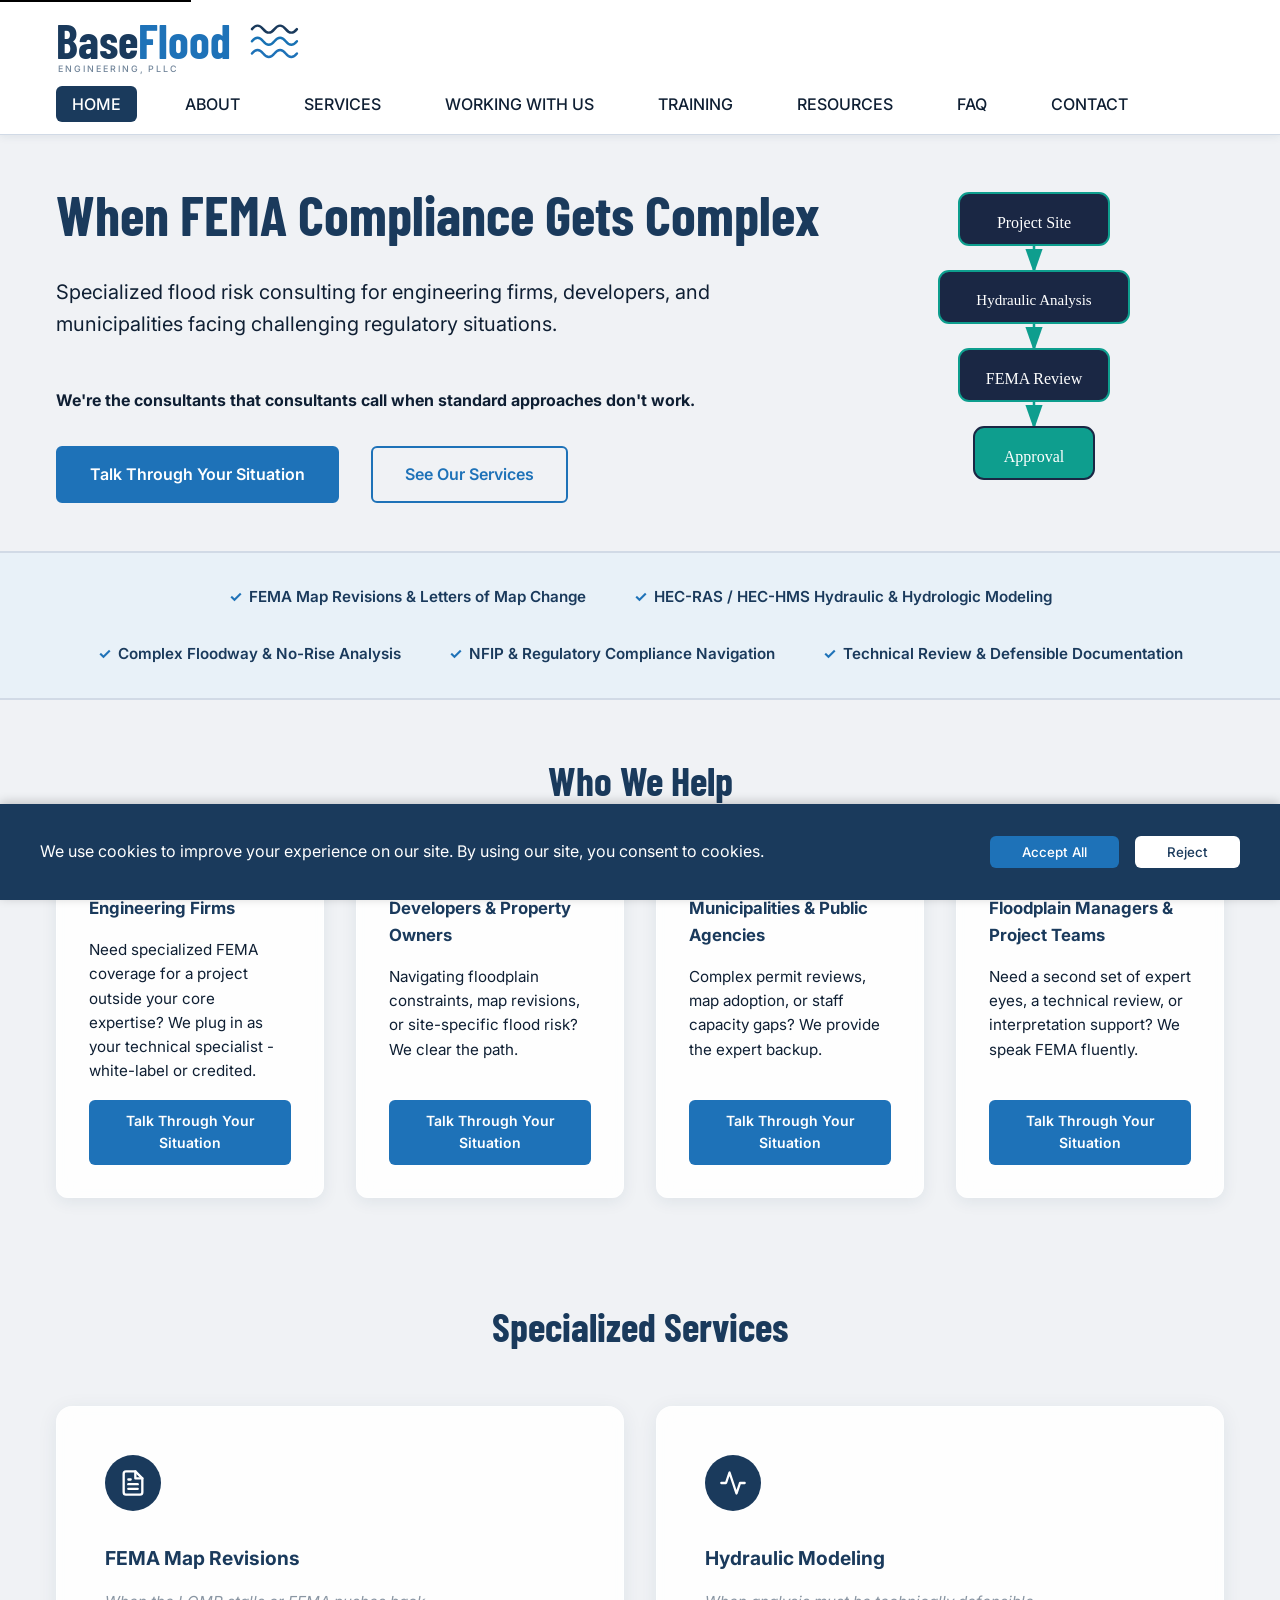
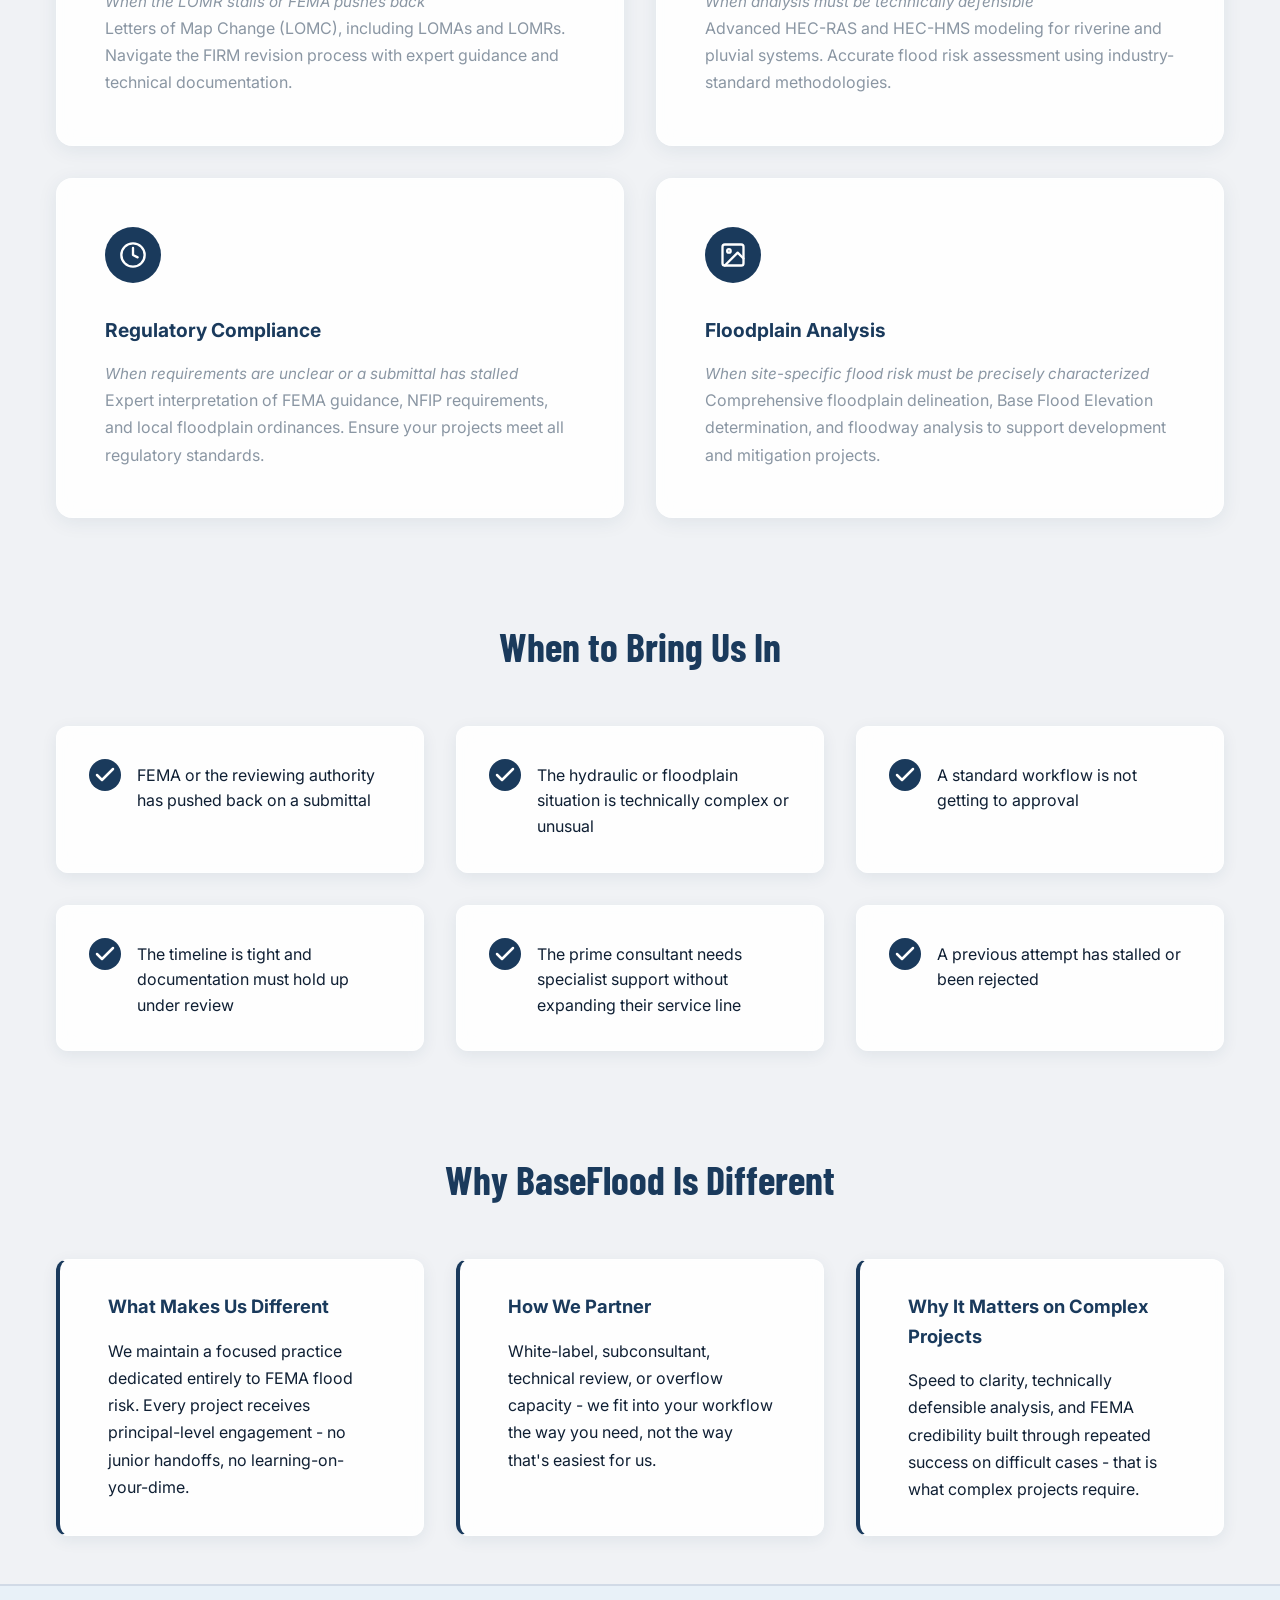
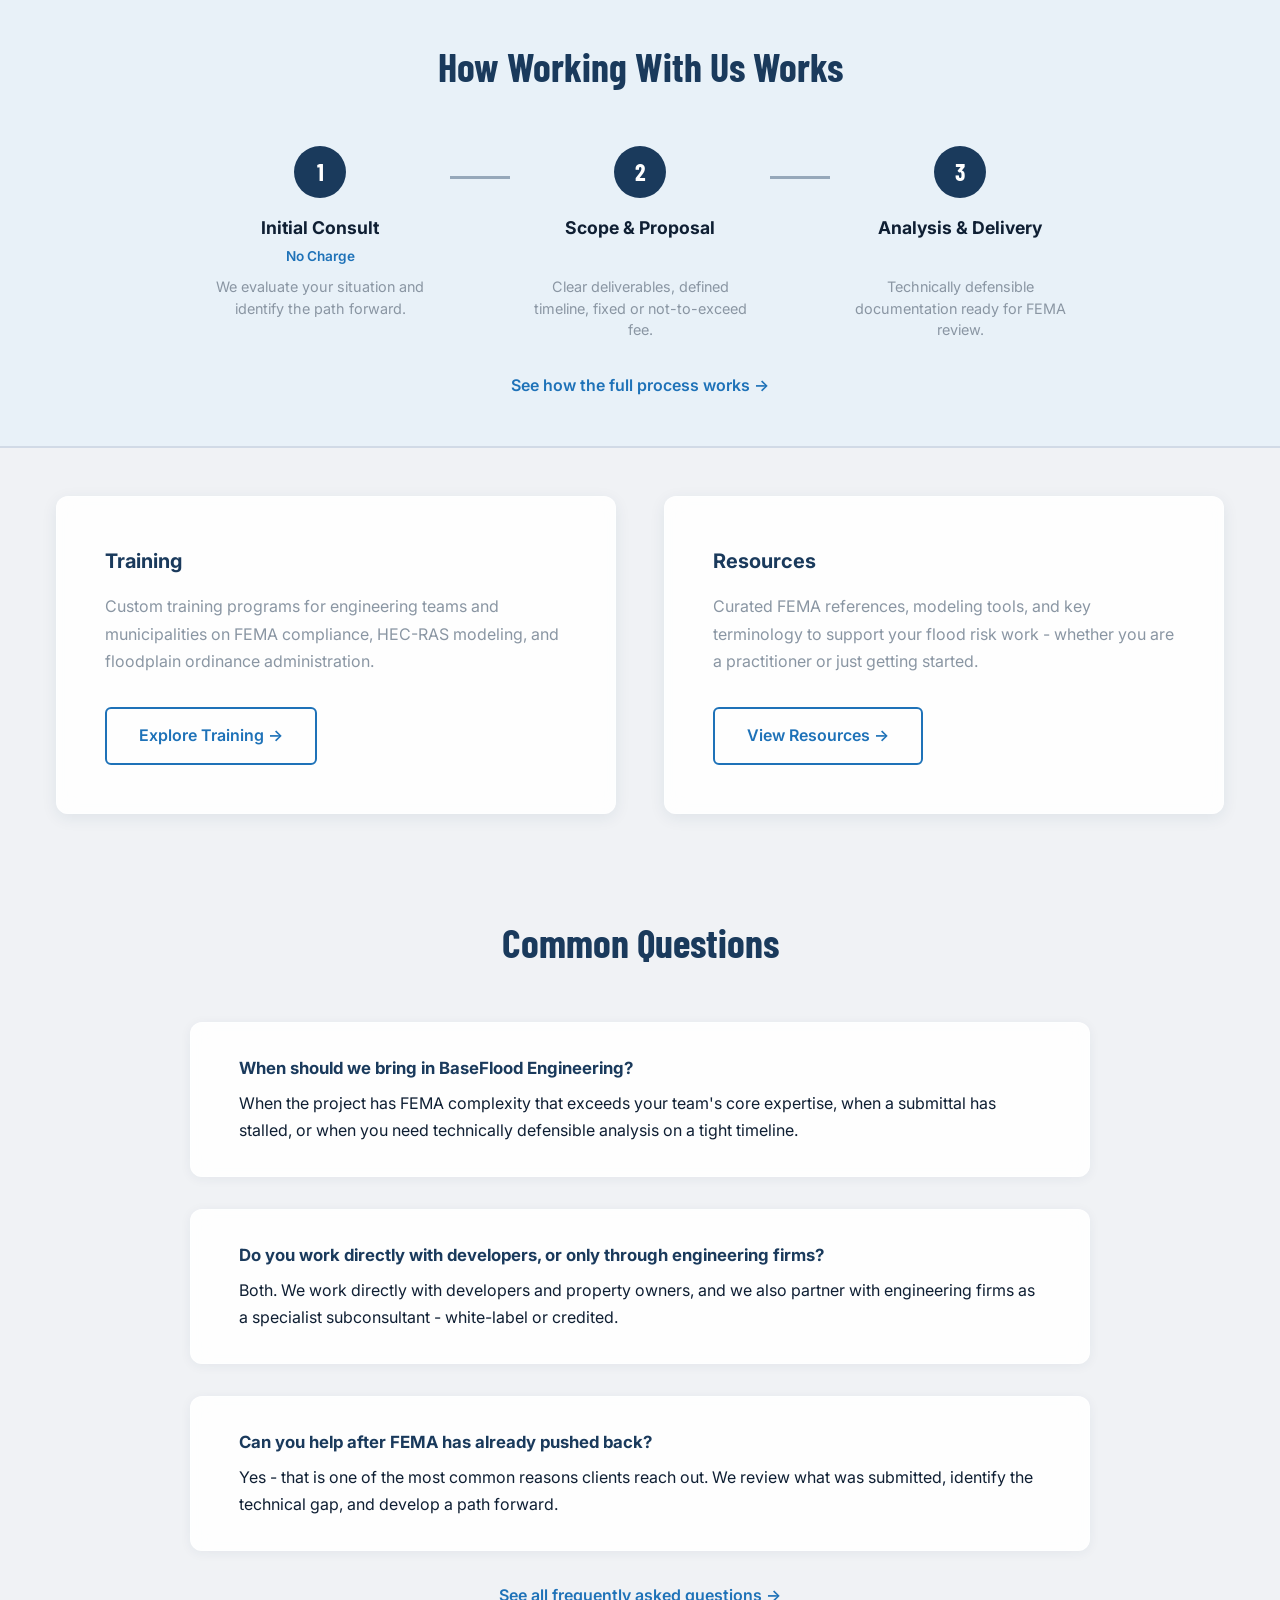
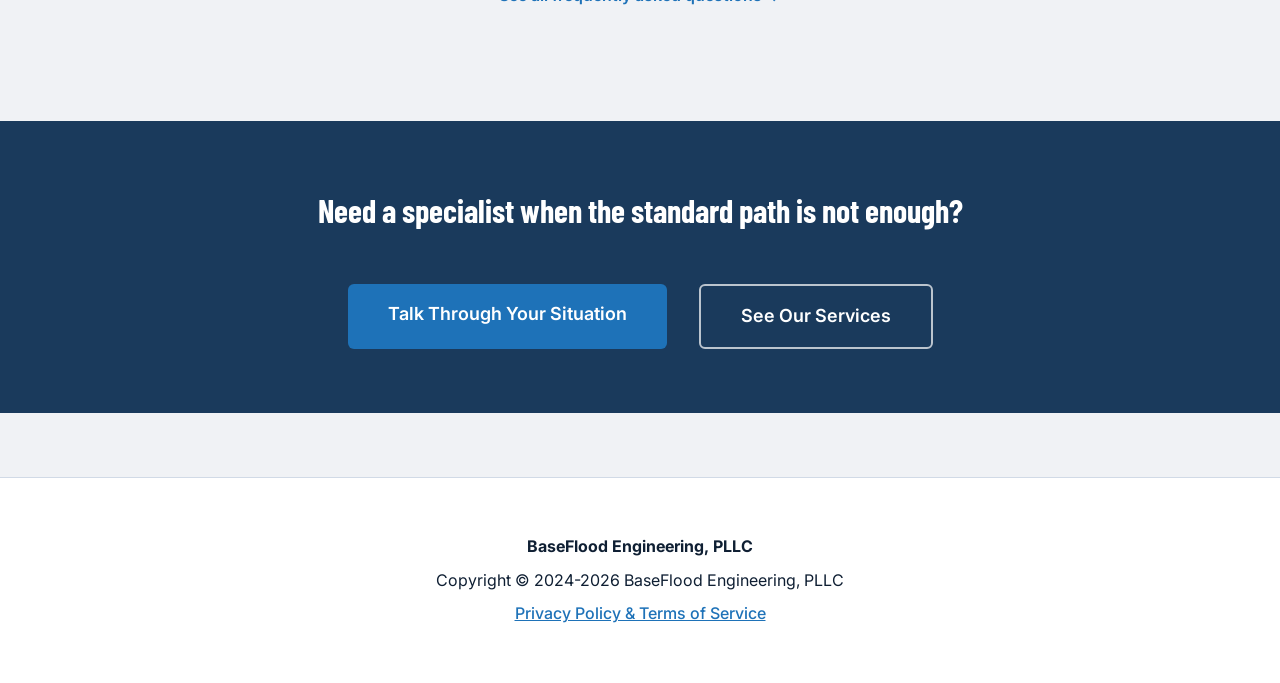
==== index.html @ 07b58ad4 "fix: tighten wave gap further — translate 212→207" ====
<!DOCTYPE html>
<html lang="en">
<head>
    <meta charset="UTF-8">
    <meta name="viewport" content="width=device-width, initial-scale=1.0">

    <!-- SEO Meta Tags -->
    <title>BaseFlood Engineering - The Specialist's Specialist for FEMA Compliance</title>
    <meta name="description" content="Specialized FEMA flood risk consulting for engineering firms, developers, and municipalities. We're the consultants that consultants call when standard approaches don't work.">
    <meta name="keywords" content="FEMA specialist, flood risk consultant, LOMR expert, hydraulic modeling, floodplain analysis, white-label engineering, technical partnership">
    <meta name="author" content="BaseFlood Engineering, PLLC">

    <!-- Open Graph / Social Media -->
    <meta property="og:type" content="website">
    <meta property="og:url" content="https://baseflood.com/">
    <meta property="og:title" content="BaseFlood Engineering - The Specialist's Specialist">
    <meta property="og:description" content="Specialized FEMA flood risk consulting for complex regulatory situations. Partner with the experts engineering firms call.">
    <meta property="og:site_name" content="BaseFlood Engineering, PLLC">

    <!-- Twitter Card -->
    <meta name="twitter:card" content="summary_large_image">
    <meta name="twitter:title" content="BaseFlood Engineering - The Specialist's Specialist">
    <meta name="twitter:description" content="Specialized FEMA flood risk consulting for complex regulatory situations. Partner with the experts engineering firms call.">

    <!-- Favicon -->
    <link rel="icon" type="image/png" href="favicon.png">

    <!-- Stylesheet -->
        <link rel="preconnect" href="https://fonts.googleapis.com">
    <link rel="preconnect" href="https://fonts.gstatic.com" crossorigin>
    <link href="https://fonts.googleapis.com/css2?family=Barlow+Condensed:wght@700&family=Inter:wght@300;400;500;600;700&display=swap" rel="stylesheet">
    <link rel="stylesheet" href="styles.css">

    <!-- ElevenLabs AI Agent Script -->
    <script src="https://elevenlabs.io/convai-widget/index.js" async type="text/javascript"></script>

    <!-- Google Analytics -->
    <script async src="https://www.googletagmanager.com/gtag/js?id=YOUR-GA-ID"></script>
    <script>
        window.dataLayer = window.dataLayer || [];
        function gtag(){dataLayer.push(arguments);}
        gtag('js', new Date());
        gtag('config', 'YOUR-GA-ID');
    </script>
</head>
<body>
    <!-- Skip Navigation for Accessibility -->
    <a href="#main-content" class="skip-link">Skip to main content</a>

    <!-- Header -->
    <header role="banner">
        <div class="container">
            <div class="header-content">
                <div class="logo">
                    <a href="/" aria-label="BaseFlood Engineering homepage">
                        <svg xmlns="http://www.w3.org/2000/svg" viewBox="0 0 267 64" role="img" aria-label="BaseFlood Engineering, PLLC" style="height:60px;width:auto;display:block;">
                        <title>BaseFlood Engineering, PLLC</title>
                        <text y="46"
                              font-family="'Barlow Condensed','Arial Narrow',Arial,sans-serif"
                              font-weight="700" font-size="50">
                            <tspan fill="#1a3a5c">Base</tspan><tspan fill="#1e72b8">Flood</tspan>
                        </text>
                        <g transform="translate(207, 8)">
                            <path d="M2 6 C 6 1, 10 1, 14 6 C 18 11, 22 11, 26 6 C 30 1, 34 1, 38 6 C 42 11, 46 11, 50 6"
                                  stroke="#1a3a5c" stroke-width="2.6" stroke-linecap="round" fill="none"/>
                            <path transform="translate(0,13)"
                                  d="M2 6 C 6 1, 10 1, 14 6 C 18 11, 22 11, 26 6 C 30 1, 34 1, 38 6 C 42 11, 46 11, 50 6"
                                  stroke="#1872b4" stroke-width="2.6" stroke-linecap="round" fill="none"/>
                            <path transform="translate(0,26)"
                                  d="M2 6 C 6 1, 10 1, 14 6 C 18 11, 22 11, 26 6 C 30 1, 34 1, 38 6 C 42 11, 46 11, 50 6"
                                  stroke="#1e72b8" stroke-width="2.6" stroke-linecap="round" fill="none"/>
                        </g>
                        <text x="2" y="60"
                              font-family="'Inter','Segoe UI',Arial,sans-serif"
                              font-weight="500" font-size="9.5"
                              fill="#1a3a5c" opacity="0.62" letter-spacing="2.1">ENGINEERING, PLLC</text>
                    </svg>
                    </a>
                </div>
                <nav role="navigation" aria-label="Main navigation">
                    <ul>
                        <li><a href="index.html" aria-current="page">HOME</a></li>
                        <li><a href="about.html">ABOUT</a></li>
                        <li><a href="services.html">SERVICES</a></li>
                        <li><a href="working-with-us.html">WORKING WITH US</a></li>
                        <li><a href="training.html">TRAINING</a></li>
                        <li><a href="resources.html">RESOURCES</a></li>
                        <li><a href="faq.html">FAQ</a></li>
                        <li><a href="contact.html">CONTACT</a></li>
                    </ul>
                </nav>
            </div>
        </div>
    </header>

    <!-- Main Content -->
    <main id="main-content" role="main">

        <!-- 1. Hero Section -->
        <section class="hero" aria-label="Introduction">
            <div class="container">
                <div class="hero-content">
                    <div class="hero-text">
                        <h1>When FEMA Compliance Gets Complex</h1>
                        <p class="hero-subtitle">Specialized flood risk consulting for engineering firms, developers, and municipalities facing challenging regulatory situations.</p>
                        <p class="hero-tagline"><strong>We're the consultants that consultants call when standard approaches don't work.</strong></p>
                        <div class="hero-cta">
                            <a href="contact.html" class="btn-primary">Talk Through Your Situation</a>
                            <a href="services.html" class="btn-secondary">See Our Services</a>
                        </div>
                    </div>
                    <div class="hero-visual" aria-hidden="true">
                        <svg xmlns="http://www.w3.org/2000/svg" width="300" height="320" viewBox="0 0 300 320" role="img" aria-label="FEMA compliance workflow">
                            <!-- Box 1: Project Site -->
                            <rect x="75" y="10" width="150" height="52" rx="10" ry="10" fill="#1a2744" stroke="#0e9e8e" stroke-width="2"/>
                            <text x="150" y="41" font-family="Georgia, serif" font-size="16" fill="white" text-anchor="middle" dominant-baseline="middle">Project Site</text>
                            <!-- Arrow 1 -->
                            <line x1="150" y1="62" x2="150" y2="88" stroke="#0e9e8e" stroke-width="2.5" marker-end="url(#arrowhead)"/>
                            <!-- Box 2: Hydraulic Analysis -->
                            <rect x="55" y="88" width="190" height="52" rx="10" ry="10" fill="#1a2744" stroke="#0e9e8e" stroke-width="2"/>
                            <text x="150" y="119" font-family="Georgia, serif" font-size="15" fill="white" text-anchor="middle" dominant-baseline="middle">Hydraulic Analysis</text>
                            <!-- Arrow 2 -->
                            <line x1="150" y1="140" x2="150" y2="166" stroke="#0e9e8e" stroke-width="2.5" marker-end="url(#arrowhead)"/>
                            <!-- Box 3: FEMA Review -->
                            <rect x="75" y="166" width="150" height="52" rx="10" ry="10" fill="#1a2744" stroke="#0e9e8e" stroke-width="2"/>
                            <text x="150" y="197" font-family="Georgia, serif" font-size="16" fill="white" text-anchor="middle" dominant-baseline="middle">FEMA Review</text>
                            <!-- Arrow 3 -->
                            <line x1="150" y1="218" x2="150" y2="244" stroke="#0e9e8e" stroke-width="2.5" marker-end="url(#arrowhead)"/>
                            <!-- Box 4: Approval -->
                            <rect x="90" y="244" width="120" height="52" rx="10" ry="10" fill="#0e9e8e" stroke="#1a2744" stroke-width="2"/>
                            <text x="150" y="275" font-family="Georgia, serif" font-size="16" fill="white" text-anchor="middle" dominant-baseline="middle">Approval</text>
                            <defs>
                                <marker id="arrowhead" markerWidth="10" markerHeight="7" refX="9" refY="3.5" orient="auto">
                                    <polygon points="0 0, 10 3.5, 0 7" fill="#0e9e8e"/>
                                </marker>
                            </defs>
                        </svg>
                    </div>
                </div>
            </div>
        </section>

        <!-- 2. Trust Strip -->
        <section class="trust-strip" aria-label="Core competencies">
            <div class="container">
                <ul class="trust-strip-list">
                    <li>FEMA Map Revisions &amp; Letters of Map Change</li>
                    <li>HEC-RAS / HEC-HMS Hydraulic &amp; Hydrologic Modeling</li>
                    <li>Complex Floodway &amp; No-Rise Analysis</li>
                    <li>NFIP &amp; Regulatory Compliance Navigation</li>
                    <li>Technical Review &amp; Defensible Documentation</li>
                </ul>
            </div>
        </section>

        <!-- 3. Who We Help -->
        <section class="audience-section" aria-label="Who we help">
            <div class="container">
                <h2 class="section-title">Who We Help</h2>
                <div class="audience-cards">
                    <div class="audience-card">
                        <div class="audience-label">Engineering Firms</div>
                        <p class="audience-trigger">Need specialized FEMA coverage for a project outside your core expertise? We plug in as your technical specialist - white-label or credited.</p>
                        <a href="contact.html" class="btn-audience">Talk Through Your Situation</a>
                    </div>
                    <div class="audience-card">
                        <div class="audience-label">Developers &amp; Property Owners</div>
                        <p class="audience-trigger">Navigating floodplain constraints, map revisions, or site-specific flood risk? We clear the path.</p>
                        <a href="contact.html" class="btn-audience">Talk Through Your Situation</a>
                    </div>
                    <div class="audience-card">
                        <div class="audience-label">Municipalities &amp; Public Agencies</div>
                        <p class="audience-trigger">Complex permit reviews, map adoption, or staff capacity gaps? We provide the expert backup.</p>
                        <a href="contact.html" class="btn-audience">Talk Through Your Situation</a>
                    </div>
                    <div class="audience-card">
                        <div class="audience-label">Floodplain Managers &amp; Project Teams</div>
                        <p class="audience-trigger">Need a second set of expert eyes, a technical review, or interpretation support? We speak FEMA fluently.</p>
                        <a href="contact.html" class="btn-audience">Talk Through Your Situation</a>
                    </div>
                </div>
            </div>
        </section>

        <!-- 4. Specialized Services -->
        <section class="services-section" aria-label="Core services">
            <div class="container">
                <h2 class="section-title">Specialized Services</h2>
                <div class="services-grid">
                    <div class="service-card">
                        <div class="service-icon">
                            <svg xmlns="http://www.w3.org/2000/svg" width="48" height="48" viewBox="0 0 24 24" fill="none" stroke="currentColor" stroke-width="2" stroke-linecap="round" stroke-linejoin="round">
                                <path d="M14 2H6a2 2 0 0 0-2 2v16a2 2 0 0 0 2 2h12a2 2 0 0 0 2-2V8z"></path>
                                <polyline points="14 2 14 8 20 8"></polyline>
                                <line x1="16" y1="13" x2="8" y2="13"></line>
                                <line x1="16" y1="17" x2="8" y2="17"></line>
                                <polyline points="10 9 9 9 8 9"></polyline>
                            </svg>
                        </div>
                        <h3>FEMA Map Revisions</h3>
                        <p class="service-trigger">When the LOMR stalls or FEMA pushes back</p>
                        <p>Letters of Map Change (LOMC), including LOMAs and LOMRs. Navigate the FIRM revision process with expert guidance and technical documentation.</p>
                    </div>

                    <div class="service-card">
                        <div class="service-icon">
                            <svg xmlns="http://www.w3.org/2000/svg" width="48" height="48" viewBox="0 0 24 24" fill="none" stroke="currentColor" stroke-width="2" stroke-linecap="round" stroke-linejoin="round">
                                <polyline points="22 12 18 12 15 21 9 3 6 12 2 12"></polyline>
                            </svg>
                        </div>
                        <h3>Hydraulic Modeling</h3>
                        <p class="service-trigger">When analysis must be technically defensible</p>
                        <p>Advanced HEC-RAS and HEC-HMS modeling for riverine and pluvial systems. Accurate flood risk assessment using industry-standard methodologies.</p>
                    </div>

                    <div class="service-card">
                        <div class="service-icon">
                            <svg xmlns="http://www.w3.org/2000/svg" width="48" height="48" viewBox="0 0 24 24" fill="none" stroke="currentColor" stroke-width="2" stroke-linecap="round" stroke-linejoin="round">
                                <circle cx="12" cy="12" r="10"></circle>
                                <polyline points="12 6 12 12 16 14"></polyline>
                            </svg>
                        </div>
                        <h3>Regulatory Compliance</h3>
                        <p class="service-trigger">When requirements are unclear or a submittal has stalled</p>
                        <p>Expert interpretation of FEMA guidance, NFIP requirements, and local floodplain ordinances. Ensure your projects meet all regulatory standards.</p>
                    </div>

                    <div class="service-card">
                        <div class="service-icon">
                            <svg xmlns="http://www.w3.org/2000/svg" width="48" height="48" viewBox="0 0 24 24" fill="none" stroke="currentColor" stroke-width="2" stroke-linecap="round" stroke-linejoin="round">
                                <rect x="3" y="3" width="18" height="18" rx="2" ry="2"></rect>
                                <circle cx="8.5" cy="8.5" r="1.5"></circle>
                                <polyline points="21 15 16 10 5 21"></polyline>
                            </svg>
                        </div>
                        <h3>Floodplain Analysis</h3>
                        <p class="service-trigger">When site-specific flood risk must be precisely characterized</p>
                        <p>Comprehensive floodplain delineation, Base Flood Elevation determination, and floodway analysis to support development and mitigation projects.</p>
                    </div>
                </div>
            </div>
        </section>

        <!-- 5. When to Bring Us In -->
        <section class="scenario-section" aria-label="When to engage us">
            <div class="container">
                <h2 class="section-title">When to Bring Us In</h2>
                <div class="scenario-cards">
                    <div class="scenario-card">
                        <div class="scenario-check" aria-hidden="true">
                            <svg xmlns="http://www.w3.org/2000/svg" width="24" height="24" viewBox="0 0 24 24" fill="none" stroke="currentColor" stroke-width="2.5" stroke-linecap="round" stroke-linejoin="round"><polyline points="20 6 9 17 4 12"></polyline></svg>
                        </div>
                        <p>FEMA or the reviewing authority has pushed back on a submittal</p>
                    </div>
                    <div class="scenario-card">
                        <div class="scenario-check" aria-hidden="true">
                            <svg xmlns="http://www.w3.org/2000/svg" width="24" height="24" viewBox="0 0 24 24" fill="none" stroke="currentColor" stroke-width="2.5" stroke-linecap="round" stroke-linejoin="round"><polyline points="20 6 9 17 4 12"></polyline></svg>
                        </div>
                        <p>The hydraulic or floodplain situation is technically complex or unusual</p>
                    </div>
                    <div class="scenario-card">
                        <div class="scenario-check" aria-hidden="true">
                            <svg xmlns="http://www.w3.org/2000/svg" width="24" height="24" viewBox="0 0 24 24" fill="none" stroke="currentColor" stroke-width="2.5" stroke-linecap="round" stroke-linejoin="round"><polyline points="20 6 9 17 4 12"></polyline></svg>
                        </div>
                        <p>A standard workflow is not getting to approval</p>
                    </div>
                    <div class="scenario-card">
                        <div class="scenario-check" aria-hidden="true">
                            <svg xmlns="http://www.w3.org/2000/svg" width="24" height="24" viewBox="0 0 24 24" fill="none" stroke="currentColor" stroke-width="2.5" stroke-linecap="round" stroke-linejoin="round"><polyline points="20 6 9 17 4 12"></polyline></svg>
                        </div>
                        <p>The timeline is tight and documentation must hold up under review</p>
                    </div>
                    <div class="scenario-card">
                        <div class="scenario-check" aria-hidden="true">
                            <svg xmlns="http://www.w3.org/2000/svg" width="24" height="24" viewBox="0 0 24 24" fill="none" stroke="currentColor" stroke-width="2.5" stroke-linecap="round" stroke-linejoin="round"><polyline points="20 6 9 17 4 12"></polyline></svg>
                        </div>
                        <p>The prime consultant needs specialist support without expanding their service line</p>
                    </div>
                    <div class="scenario-card">
                        <div class="scenario-check" aria-hidden="true">
                            <svg xmlns="http://www.w3.org/2000/svg" width="24" height="24" viewBox="0 0 24 24" fill="none" stroke="currentColor" stroke-width="2.5" stroke-linecap="round" stroke-linejoin="round"><polyline points="20 6 9 17 4 12"></polyline></svg>
                        </div>
                        <p>A previous attempt has stalled or been rejected</p>
                    </div>
                </div>
            </div>
        </section>

        <!-- 6. Why BaseFlood Is Different -->
        <section class="differentiator-section" aria-label="Why BaseFlood is different">
            <div class="container">
                <h2 class="section-title">Why BaseFlood Is Different</h2>
                <div class="differentiator-blocks">
                    <div class="differentiator-block">
                        <h3>What Makes Us Different</h3>
                        <p>We maintain a focused practice dedicated entirely to FEMA flood risk. Every project receives principal-level engagement - no junior handoffs, no learning-on-your-dime.</p>
                    </div>
                    <div class="differentiator-block">
                        <h3>How We Partner</h3>
                        <p>White-label, subconsultant, technical review, or overflow capacity - we fit into your workflow the way you need, not the way that's easiest for us.</p>
                    </div>
                    <div class="differentiator-block">
                        <h3>Why It Matters on Complex Projects</h3>
                        <p>Speed to clarity, technically defensible analysis, and FEMA credibility built through repeated success on difficult cases - that is what complex projects require.</p>
                    </div>
                </div>
            </div>
        </section>

        <!-- 7. How Working With Us Works -->
        <section class="process-preview-section" aria-label="How we work">
            <div class="container">
                <h2 class="section-title">How Working With Us Works</h2>
                <div class="process-preview-steps">
                    <div class="process-preview-step">
                        <div class="step-circle">1</div>
                        <h3>Initial Consult</h3>
                        <p class="step-note">No Charge</p>
                        <p>We evaluate your situation and identify the path forward.</p>
                    </div>
                    <div class="process-connector" aria-hidden="true"></div>
                    <div class="process-preview-step">
                        <div class="step-circle">2</div>
                        <h3>Scope &amp; Proposal</h3>
                        <p class="step-note">&nbsp;</p>
                        <p>Clear deliverables, defined timeline, fixed or not-to-exceed fee.</p>
                    </div>
                    <div class="process-connector" aria-hidden="true"></div>
                    <div class="process-preview-step">
                        <div class="step-circle">3</div>
                        <h3>Analysis &amp; Delivery</h3>
                        <p class="step-note">&nbsp;</p>
                        <p>Technically defensible documentation ready for FEMA review.</p>
                    </div>
                </div>
                <p class="process-preview-link"><a href="working-with-us.html">See how the full process works →</a></p>
            </div>
        </section>

        <!-- 8. Training & Resources Preview -->
        <section class="preview-teasers-section" aria-label="Training and resources">
            <div class="container">
                <div class="preview-teasers">
                    <div class="preview-teaser">
                        <h3>Training</h3>
                        <p>Custom training programs for engineering teams and municipalities on FEMA compliance, HEC-RAS modeling, and floodplain ordinance administration.</p>
                        <a href="training.html" class="btn-secondary">Explore Training →</a>
                    </div>
                    <div class="preview-teaser">
                        <h3>Resources</h3>
                        <p>Curated FEMA references, modeling tools, and key terminology to support your flood risk work - whether you are a practitioner or just getting started.</p>
                        <a href="resources.html" class="btn-secondary">View Resources →</a>
                    </div>
                </div>
            </div>
        </section>

        <!-- 9. FAQ Preview -->
        <section class="faq-preview-section" aria-label="FAQ preview">
            <div class="container">
                <h2 class="section-title">Common Questions</h2>
                <div class="faq-preview">
                    <div class="faq-preview-item">
                        <p class="faq-q">When should we bring in BaseFlood Engineering?</p>
                        <p class="faq-a">When the project has FEMA complexity that exceeds your team's core expertise, when a submittal has stalled, or when you need technically defensible analysis on a tight timeline.</p>
                    </div>
                    <div class="faq-preview-item">
                        <p class="faq-q">Do you work directly with developers, or only through engineering firms?</p>
                        <p class="faq-a">Both. We work directly with developers and property owners, and we also partner with engineering firms as a specialist subconsultant - white-label or credited.</p>
                    </div>
                    <div class="faq-preview-item">
                        <p class="faq-q">Can you help after FEMA has already pushed back?</p>
                        <p class="faq-a">Yes - that is one of the most common reasons clients reach out. We review what was submitted, identify the technical gap, and develop a path forward.</p>
                    </div>
                </div>
                <p class="faq-preview-link"><a href="faq.html">See all frequently asked questions →</a></p>
            </div>
        </section>

        <!-- 10. Final CTA Banner -->
        <section class="final-cta-banner" aria-label="Call to action">
            <div class="container">
                <h2>Need a specialist when the standard path is not enough?</h2>
                <div class="final-cta-buttons">
                    <a href="contact.html" class="btn-primary-large">Talk Through Your Situation</a>
                    <a href="services.html" class="btn-cta-secondary">See Our Services</a>
                </div>
            </div>
        </section>

    </main>

    <!-- Footer -->
    <footer role="contentinfo" aria-label="Site footer">
        <div class="container">
            <div class="footer-content">
                <p><strong>BaseFlood Engineering, PLLC</strong></p>
                <p>Copyright &copy; 2024-2026 BaseFlood Engineering, PLLC</p>
                <p><a href="privacy.html">Privacy Policy & Terms of Service</a></p>
            </div>
        </div>
    </footer>

    <!-- Cookie Consent (Simple Version) -->
    <div id="cookie-consent" class="cookie-banner" role="dialog" aria-live="polite" aria-label="Cookie consent" style="display: none;">
        <div class="cookie-content">
            <p>We use cookies to improve your experience on our site. By using our site, you consent to cookies.</p>
            <div class="cookie-buttons">
                <button onclick="acceptCookies()" class="btn-accept">Accept All</button>
                <button onclick="rejectCookies()" class="btn-reject">Reject</button>
            </div>
        </div>
    </div>

    <script>
        // Simple Cookie Consent
        function checkCookieConsent() {
            if (!localStorage.getItem('cookieConsent')) {
                document.getElementById('cookie-consent').style.display = 'block';
            }
        }

        function acceptCookies() {
            localStorage.setItem('cookieConsent', 'accepted');
            document.getElementById('cookie-consent').style.display = 'none';
            // Initialize Google Analytics here if needed
        }

        function rejectCookies() {
            localStorage.setItem('cookieConsent', 'rejected');
            document.getElementById('cookie-consent').style.display = 'none';
        }

        // Check on page load
        window.addEventListener('load', checkCookieConsent);
    </script>
</body>
</html>
---- styles.css ----
/* ===================================
   BaseFlood Engineering Stylesheet
   Brand-compliant update — May 2026
   Colors & typography per Brand Guidelines v1.0
   =================================== */

/* === Google Fonts — required by brand guidelines === */
@import url('https://fonts.googleapis.com/css2?family=Barlow+Condensed:wght@700&family=Inter:wght@300;400;500;600;700&display=swap');

/* === CSS Reset & Base Styles === */
* {
    margin: 0;
    padding: 0;
    box-sizing: border-box;
}

:root {
    /* ── Brand Color Palette (Brand Guidelines v1.0) ── */
    --bf-navy:   #1a3a5c;   /* Primary Navy — brand primary, dominant */
    --bf-blue:   #1e72b8;   /* Primary Blue — secondary, "Flood" color */
    --bf-mid:    #1872b4;   /* Mid Blue — wave icon middle stroke */
    --bf-lite:   #2e8bcb;   /* Accent Blue — highlights, UI accents */
    --bf-lblue:  #7ab8e8;   /* Light Blue — reversed text, icon tints */
    --bf-dark:   #0f1f33;   /* Dark Navy — body text, headings */
    --bf-gray:   #8a96a3;   /* Cool Gray — secondary text, captions */
    --bf-rule:   #d1dae6;   /* Rule / Border — dividers, subtle borders */
    --bf-bg:     #f0f2f5;   /* Background */

    /* ── Semantic aliases (used throughout) ── */
    --primary-color:   var(--bf-blue);    /* primary interactive / link blue */
    --primary-dark:    var(--bf-navy);    /* hover, headers, dark treatments */
    --secondary-color: #e8f1f8;           /* light blue tint for strips/boxes */
    --accent-color:    var(--bf-blue);    /* CTA buttons — brand blue */
    --accent-hover:    var(--bf-navy);    /* CTA hover — darken to navy */
    --text-color:      var(--bf-dark);    /* #0f1f33 */
    --text-light:      var(--bf-gray);    /* #8a96a3 */
    --white:           #ffffff;
    --border-color:    var(--bf-rule);    /* #d1dae6 */
    --card-bg:         rgba(255, 255, 255, 0.88);
    --background-tint: var(--bf-bg);      /* #f0f2f5 */

    /* ── Typography ── */
    /* Display / large headlines: Barlow Condensed Bold 700 only */
    --font-display: 'Barlow Condensed', 'Arial Narrow', Arial, sans-serif;
    /* Body, UI, all other text: Inter */
    --font-main:    'Inter', 'Segoe UI', Arial, sans-serif;
    /* Legacy alias — still referenced in some components */
    --font-heading: var(--font-display);

    /* ── Spacing ── */
    --spacing-xs: 0.5rem;
    --spacing-sm: 1rem;
    --spacing-md: 2rem;
    --spacing-lg: 3rem;
    --spacing-xl: 4rem;

    /* ── Container ── */
    --container-width: 1200px;
}

html {
    font-size: 16px;
    scroll-behavior: smooth;
}

body {
    font-family: var(--font-main);
    font-size: 1rem;
    line-height: 1.6;
    color: var(--text-color);
    background: var(--background-tint);
    position: relative;
}

/* Fixed Background Watermark */
body::before {
    content: '';
    position: fixed;
    top: 0;
    left: 0;
    width: 100%;
    height: 100%;
    background-image: url('images/background-watermark.png');
    background-size: cover;
    background-position: center;
    background-repeat: no-repeat;
    background-attachment: fixed;
    opacity: 0.15;
    pointer-events: none;
    z-index: -1;
}

/* === Skip Link (Accessibility) === */
.skip-link {
    position: absolute;
    top: -40px;
    left: 0;
    background: #000;
    color: #fff;
    padding: 8px 16px;
    text-decoration: none;
    z-index: 100;
    font-weight: bold;
}

.skip-link:focus {
    top: 0;
}

/* === Container === */
.container {
    max-width: var(--container-width);
    margin: 0 auto;
    padding: 0 var(--spacing-sm);
}

/* === Header === */
header {
    background: rgba(255, 255, 255, 0.97);
    backdrop-filter: blur(10px);
    border-bottom: 1px solid var(--border-color);
    padding: var(--spacing-sm) 0;
    position: sticky;
    top: 0;
    z-index: 50;
    box-shadow: 0 2px 8px rgba(26, 58, 92, 0.08);
}

.header-content {
    display: flex;
    justify-content: space-between;
    align-items: center;
    flex-wrap: wrap;
    gap: var(--spacing-sm);
}

.logo img,
.logo svg {
    height: 64px;
    width: auto;
    display: block;
}

/* === Navigation === */
nav ul {
    display: flex;
    list-style: none;
    gap: var(--spacing-md);
    margin: 0;
    padding: 0;
}

nav a {
    text-decoration: none;
    color: var(--text-color);
    font-weight: 500;
    font-family: var(--font-main);
    padding: var(--spacing-xs) var(--spacing-sm);
    border-radius: 4px;
    transition: background-color 0.3s ease, color 0.3s ease;
    white-space: nowrap;
}

nav a:hover,
nav a:focus {
    background-color: var(--secondary-color);
    color: var(--primary-color);
}

nav a[aria-current="page"] {
    background-color: var(--bf-navy);
    color: var(--white);
    border-radius: 6px;
}

/* === Main Content === */
main {
    min-height: calc(100vh - 200px);
}

/* === Hero Section === */
.hero {
    padding: var(--spacing-lg) 0 var(--spacing-lg) 0;
    background: transparent;
    color: var(--text-color);
    position: relative;
    overflow: hidden;
}

.hero-content {
    position: relative;
    z-index: 1;
    max-width: 800px;
}

/* Hero h1: display font per brand spec */
.hero-text h1 {
    font-family: var(--font-display);
    font-weight: 700;
    font-size: 3.5rem;
    line-height: 1.1;
    color: var(--bf-navy);
    margin-bottom: var(--spacing-md);
    white-space: nowrap;
}

.hero-subtitle {
    font-family: var(--font-main);
    font-size: 1.25rem;
    line-height: 1.6;
    color: var(--text-color);
    margin-bottom: var(--spacing-lg);
    max-width: 700px;
}

.hero-tagline {
    color: var(--text-color);
    margin-bottom: var(--spacing-md);
    font-family: var(--font-main);
}

.hero-cta {
    display: flex;
    gap: var(--spacing-md);
    flex-wrap: wrap;
}

.btn-primary,
.btn-secondary {
    display: inline-block;
    padding: 0.875rem 2rem;
    font-size: 1rem;
    font-weight: 600;
    font-family: var(--font-main);
    text-decoration: none;
    border-radius: 6px;
    transition: all 0.3s ease;
    cursor: pointer;
    border: 2px solid transparent;
}

.btn-primary {
    background: var(--bf-blue);
    color: var(--white);
    border-color: var(--bf-blue);
}

.btn-primary:hover {
    background: var(--bf-navy);
    border-color: var(--bf-navy);
    transform: translateY(-2px);
    box-shadow: 0 4px 12px rgba(26, 58, 92, 0.35);
}

.btn-secondary {
    background: transparent;
    color: var(--bf-blue);
    border: 2px solid var(--bf-blue);
}

.btn-secondary:hover {
    background: var(--bf-blue);
    color: var(--white);
    transform: translateY(-2px);
}

.hero-image img {
    max-width: 100%;
    height: auto;
    display: block;
}

/* === Section Titles — display font for majors === */
.section-title {
    font-family: var(--font-display);
    font-weight: 700;
    font-size: 2.5rem;
    color: var(--bf-navy);
    text-align: center;
    margin-bottom: var(--spacing-lg);
}

/* === Services Section === */
.services-section {
    padding: var(--spacing-lg) 0;
    background: transparent;
}

.services-grid {
    display: grid;
    grid-template-columns: repeat(2, 1fr);
    gap: var(--spacing-md);
    margin-top: var(--spacing-md);
}

.service-card {
    background: var(--card-bg);
    backdrop-filter: blur(10px);
    border: 1px solid rgba(255, 255, 255, 0.5);
    border-radius: 16px;
    padding: var(--spacing-lg);
    transition: all 0.3s ease;
    position: relative;
    box-shadow: 0 4px 20px rgba(26, 58, 92, 0.08);
}

.service-card:hover {
    box-shadow: 0 8px 32px rgba(26, 58, 92, 0.15);
    transform: translateY(-4px);
}

.service-icon {
    width: 56px;
    height: 56px;
    background: var(--bf-navy);
    border-radius: 50%;
    display: flex;
    align-items: center;
    justify-content: center;
    margin-bottom: var(--spacing-md);
    color: var(--white);
}

.service-icon svg {
    width: 28px;
    height: 28px;
}

.service-card h3 {
    font-family: var(--font-main);
    font-weight: 700;
    font-size: 1.2rem;
    color: var(--bf-navy);
    margin-bottom: var(--spacing-sm);
}

.service-card p {
    font-family: var(--font-main);
    color: var(--text-light);
    line-height: 1.7;
    margin: 0;
}

/* === Why Choose Section === */
.why-choose-section {
    padding: var(--spacing-lg) 0;
    background: transparent;
}

.why-choose-content {
    max-width: 1100px;
    margin: 0 auto;
}

.why-choose-text h2 {
    font-family: var(--font-display);
    font-weight: 700;
    font-size: 2.25rem;
    color: var(--bf-navy);
    margin-bottom: var(--spacing-lg);
}

.intro-paragraph {
    font-size: 1.1rem;
    line-height: 1.8;
    color: var(--text-color);
    margin-bottom: var(--spacing-lg);
}

/* Two-column layout */
.two-column-features {
    display: grid;
    grid-template-columns: 1fr 1fr;
    gap: var(--spacing-xl);
    margin-top: var(--spacing-lg);
}

.feature-column h3 {
    font-family: var(--font-main);
    font-weight: 700;
    font-size: 1.35rem;
    color: var(--bf-navy);
    margin-bottom: var(--spacing-md);
}

.feature-column ul {
    list-style: disc;
    padding-left: 1.5rem;
    margin: 0;
}

.feature-column li {
    color: var(--text-color);
    line-height: 1.7;
    margin-bottom: var(--spacing-sm);
}

.feature-column li strong {
    color: var(--bf-navy);
}

/* Legacy feature-list styles */
.feature-list {
    display: grid;
    grid-template-columns: repeat(auto-fit, minmax(300px, 1fr));
    gap: var(--spacing-md);
}

.feature-item {
    background: var(--card-bg);
    backdrop-filter: blur(10px);
    padding: var(--spacing-md);
    border-radius: 12px;
    border: 1px solid rgba(255, 255, 255, 0.5);
    box-shadow: 0 4px 16px rgba(26, 58, 92, 0.08);
}

.feature-item h4 {
    font-family: var(--font-main);
    font-weight: 700;
    font-size: 1.1rem;
    color: var(--bf-blue);
    margin-bottom: var(--spacing-xs);
}

.feature-item p {
    color: var(--text-light);
    line-height: 1.7;
    margin: 0;
}

.special-forces-callout {
    background: var(--secondary-color);
    padding: var(--spacing-md);
    border-radius: 12px;
    margin-top: var(--spacing-lg);
    border-left: 4px solid var(--bf-navy);
}

.special-forces-callout h3 {
    font-family: var(--font-main);
    font-weight: 700;
    font-size: 1.35rem;
    margin-top: 0;
    margin-bottom: var(--spacing-sm);
    color: var(--bf-navy);
}

.special-forces-callout p {
    color: var(--text-color);
    margin-bottom: 0;
}

/* === CTA Section === */
.cta-section {
    padding: var(--spacing-lg) 0;
    background: transparent;
    text-align: center;
}

.cta-content h2 {
    font-family: var(--font-display);
    font-weight: 700;
    font-size: 2.25rem;
    color: var(--bf-navy);
    margin-bottom: var(--spacing-md);
}

.cta-content p {
    font-size: 1.15rem;
    color: var(--text-color);
    margin-bottom: var(--spacing-lg);
    max-width: 700px;
    margin-left: auto;
    margin-right: auto;
}

.btn-primary-large {
    display: inline-block;
    padding: 1rem 2.5rem;
    font-size: 1.125rem;
    font-weight: 600;
    font-family: var(--font-main);
    text-decoration: none;
    border-radius: 6px;
    background: var(--bf-blue);
    color: var(--white);
    transition: all 0.3s ease;
}

.btn-primary-large:hover {
    background: var(--bf-navy);
    transform: translateY(-2px);
    box-shadow: 0 6px 20px rgba(26, 58, 92, 0.3);
}

/* === AI Agent Section === */
.ai-agent-section {
    padding: var(--spacing-lg) 0;
    background: var(--white);
}

elevenlabs-convai {
    display: block;
    margin: 0 auto;
}

/* === Page Hero === */
.page-hero {
    padding: var(--spacing-xl) 0;
    background: transparent;
    text-align: center;
}

.page-hero h1 {
    font-family: var(--font-display);
    font-weight: 700;
    font-size: 3rem;
    color: var(--bf-navy);
    margin-bottom: var(--spacing-sm);
}

.page-hero-subtitle {
    font-size: 1.25rem;
    font-family: var(--font-main);
    color: var(--text-color);
    max-width: 700px;
    margin: 0 auto;
}

/* === Content Section === */
.content-section {
    padding: var(--spacing-lg) 0;
    background: transparent;
}

.page-content {
    padding: var(--spacing-xl) 0;
}

/* === Expertise Grid === */
.expertise-grid {
    display: grid;
    grid-template-columns: repeat(auto-fit, minmax(300px, 1fr));
    gap: var(--spacing-lg);
    margin: var(--spacing-lg) 0;
}

.expertise-item {
    background: #f8f9fa;
    padding: var(--spacing-md);
    border-radius: 8px;
    border-left: 3px solid var(--bf-navy);
}

.expertise-item h3 {
    font-family: var(--font-main);
    font-weight: 700;
    font-size: 1.1rem;
    color: var(--bf-navy);
    margin-bottom: var(--spacing-xs);
}

.expertise-item p {
    color: var(--text-light);
    line-height: 1.7;
    margin: 0;
    font-size: 0.95rem;
}

/* === CTA Box === */
.cta-box {
    background: var(--secondary-color);
    color: var(--text-color);
    padding: var(--spacing-lg);
    border-radius: 12px;
    text-align: center;
    margin-top: var(--spacing-xl);
    border-left: 4px solid var(--bf-navy);
}

.cta-box h3 {
    font-family: var(--font-display);
    font-weight: 700;
    font-size: 1.75rem;
    margin-bottom: var(--spacing-sm);
    color: var(--bf-navy);
}

.cta-box p {
    font-size: 1.1rem;
    margin-bottom: var(--spacing-md);
    color: var(--text-color);
}

.content-box {
    max-width: 900px;
    margin: 0 auto;
}

.content-box h1 {
    font-family: var(--font-display);
    font-weight: 700;
    font-size: 2.5rem;
    color: var(--bf-navy);
    margin-bottom: var(--spacing-md);
}

.content-box h2 {
    font-family: var(--font-main);
    font-weight: 700;
    font-size: 1.8rem;
    color: var(--bf-navy);
    margin-top: var(--spacing-lg);
    margin-bottom: var(--spacing-sm);
}

.content-box p {
    margin-bottom: var(--spacing-sm);
    line-height: 1.8;
    color: var(--text-color);
}

.content-box ul {
    margin: var(--spacing-md) 0;
    padding-left: var(--spacing-lg);
}

.content-box li {
    margin-bottom: var(--spacing-sm);
    line-height: 1.8;
}

/* === Contact Layout === */
.contact-layout {
    display: grid;
    grid-template-columns: 1fr 1.5fr;
    gap: var(--spacing-xl);
    max-width: 1200px;
    margin: 0 auto;
}

/* === Contact Info Section === */
.contact-info-section h2 {
    font-family: var(--font-main);
    font-weight: 700;
    font-size: 1.75rem;
    color: var(--bf-navy);
    margin-bottom: var(--spacing-lg);
}

.contact-item {
    display: flex;
    gap: var(--spacing-md);
    margin-bottom: var(--spacing-lg);
    padding-bottom: var(--spacing-lg);
    border-bottom: 1px solid var(--border-color);
}

.contact-icon {
    width: 48px;
    height: 48px;
    background: linear-gradient(135deg, var(--bf-navy), var(--bf-blue));
    border-radius: 8px;
    display: flex;
    align-items: center;
    justify-content: center;
    color: var(--white);
    flex-shrink: 0;
}

.contact-details h3 {
    font-family: var(--font-main);
    font-weight: 600;
    font-size: 1.1rem;
    color: var(--bf-navy);
    margin-bottom: var(--spacing-xs);
}

.contact-details p {
    color: var(--text-color);
    margin: 0;
}

.contact-details a {
    color: var(--bf-blue);
    text-decoration: none;
    font-weight: 500;
}

.contact-details a:hover {
    text-decoration: underline;
}

.info-box {
    background: #f8f9fa;
    padding: var(--spacing-md);
    border-radius: 8px;
    border-left: 4px solid var(--bf-blue);
    margin-top: var(--spacing-md);
}

.info-box h3 {
    font-family: var(--font-main);
    font-weight: 600;
    font-size: 1.1rem;
    color: var(--bf-navy);
    margin-bottom: var(--spacing-sm);
}

.info-box p {
    color: var(--text-color);
    line-height: 1.6;
    margin-bottom: var(--spacing-sm);
}

.info-box ul {
    margin: var(--spacing-sm) 0;
    padding-left: var(--spacing-md);
}

.info-box li {
    color: var(--text-color);
    line-height: 1.6;
    margin-bottom: 0.25rem;
}

/* === Contact Form Section === */
.contact-form-section h2 {
    font-family: var(--font-main);
    font-weight: 700;
    font-size: 1.75rem;
    color: var(--bf-navy);
    margin-bottom: var(--spacing-lg);
}

.contact-form {
    background: var(--white);
    padding: var(--spacing-lg);
    border-radius: 8px;
    border: 2px solid var(--border-color);
}

.form-group {
    margin-bottom: var(--spacing-md);
}

.form-group label {
    display: block;
    margin-bottom: var(--spacing-xs);
    font-weight: 500;
    font-family: var(--font-main);
    color: var(--text-color);
}

.required {
    color: #dc3545;
}

.form-group input,
.form-group textarea {
    width: 100%;
    padding: 0.75rem;
    border: 1px solid var(--border-color);
    border-radius: 6px;
    font-family: var(--font-main);
    font-size: 1rem;
    transition: all 0.3s ease;
}

.form-group input:focus,
.form-group textarea:focus {
    outline: none;
    border-color: var(--bf-blue);
    box-shadow: 0 0 0 3px rgba(30, 114, 184, 0.12);
}

.form-group textarea {
    resize: vertical;
    min-height: 120px;
}

.btn-submit-form {
    background: var(--bf-navy);
    color: var(--white);
    border: none;
    padding: 0.875rem 2rem;
    font-size: 1rem;
    font-weight: 600;
    font-family: var(--font-main);
    border-radius: 6px;
    cursor: pointer;
    transition: all 0.3s ease;
    width: 100%;
}

.btn-submit-form:hover {
    background: var(--bf-blue);
    transform: translateY(-2px);
    box-shadow: 0 4px 12px rgba(26, 58, 92, 0.3);
}

.btn-submit-form:active {
    transform: translateY(0);
}

.form-note {
    margin-top: var(--spacing-md);
    color: var(--text-light);
    text-align: center;
}

/* Legacy submit button */
.btn-submit {
    background: var(--bf-navy);
    color: var(--white);
    border: none;
    padding: var(--spacing-sm) var(--spacing-lg);
    font-size: 1rem;
    font-weight: 500;
    font-family: var(--font-main);
    border-radius: 4px;
    cursor: pointer;
    transition: background-color 0.3s ease, transform 0.1s ease;
}

.btn-submit:hover {
    background: var(--bf-blue);
    transform: translateY(-2px);
}

.btn-submit:active {
    transform: translateY(0);
}

/* === Footer === */
footer {
    background: rgba(255, 255, 255, 0.95);
    backdrop-filter: blur(10px);
    padding: var(--spacing-lg) 0;
    margin-top: var(--spacing-xl);
    text-align: center;
    border-top: 1px solid var(--border-color);
}

.footer-content p {
    margin: var(--spacing-xs) 0;
    font-family: var(--font-main);
    color: var(--text-color);
}

.footer-content a {
    color: var(--bf-blue);
    text-decoration: underline;
    font-weight: 500;
}

.footer-content a:hover {
    color: var(--bf-navy);
}

/* === Cookie Banner === */
.cookie-banner {
    position: fixed;
    bottom: 0;
    left: 0;
    right: 0;
    background: var(--bf-navy);
    color: var(--white);
    padding: var(--spacing-md);
    box-shadow: 0 -2px 10px rgba(0, 0, 0, 0.2);
    z-index: 100;
}

.cookie-content {
    max-width: var(--container-width);
    margin: 0 auto;
    display: flex;
    justify-content: space-between;
    align-items: center;
    gap: var(--spacing-md);
    flex-wrap: wrap;
}

.cookie-buttons {
    display: flex;
    gap: var(--spacing-sm);
}

.btn-accept,
.btn-reject {
    padding: var(--spacing-xs) var(--spacing-md);
    border: none;
    border-radius: 6px;
    font-weight: 500;
    font-family: var(--font-main);
    cursor: pointer;
    transition: all 0.3s ease;
}

.btn-accept {
    background: var(--bf-blue);
    color: var(--white);
}

.btn-reject {
    background: var(--white);
    color: var(--bf-navy);
}

.btn-accept:hover,
.btn-reject:hover {
    transform: translateY(-1px);
    box-shadow: 0 2px 8px rgba(0, 0, 0, 0.2);
}

/* === Links === */
a {
    color: var(--bf-blue);
    text-decoration: underline;
}

a:hover,
a:focus {
    color: var(--bf-navy);
}

/* === Responsive Design === */
@media (max-width: 900px) {
    .two-column-features {
        grid-template-columns: 1fr;
        gap: var(--spacing-lg);
    }
}

@media (max-width: 768px) {
    .hero-text h1 {
        font-size: 2.5rem;
        white-space: normal;
    }

    .hero-subtitle {
        font-size: 1.1rem;
    }

    .hero-cta {
        flex-direction: column;
    }

    .btn-primary,
    .btn-secondary {
        width: 100%;
        text-align: center;
    }

    .services-grid {
        grid-template-columns: 1fr;
    }

    .section-title {
        font-size: 2rem;
    }

    .page-hero h1 {
        font-size: 2.25rem;
    }

    .page-hero-subtitle {
        font-size: 1.1rem;
    }

    .contact-layout {
        grid-template-columns: 1fr;
        gap: var(--spacing-lg);
    }

    .expertise-grid {
        grid-template-columns: 1fr;
    }

    nav ul {
        flex-direction: column;
        gap: var(--spacing-xs);
    }

    nav a {
        white-space: normal;
    }

    .header-content {
        flex-direction: column;
        text-align: center;
    }

    .cookie-content {
        flex-direction: column;
        text-align: center;
    }

    .content-box h1 {
        font-size: 2rem;
    }

    .content-box h2 {
        font-size: 1.5rem;
    }

    .cta-content h2 {
        font-size: 1.875rem;
    }

    .why-choose-text h2 {
        font-size: 1.875rem;
    }
}

@media (max-width: 480px) {
    .hero-text h1 {
        font-size: 2rem;
    }

    .hero-subtitle {
        font-size: 1rem;
    }

    .content-box h1 {
        font-size: 1.75rem;
    }

    .section-title {
        font-size: 1.75rem;
    }
}

/* === Print Styles === */
@media print {
    .skip-link,
    nav,
    .cookie-banner {
        display: none;
    }

    body {
        font-size: 12pt;
    }

    a {
        text-decoration: none;
        color: var(--text-color);
    }
}

/* === Focus Visible (Accessibility) === */
:focus-visible {
    outline: 2px solid var(--bf-blue);
    outline-offset: 2px;
}

/* ============================================
   PAGE STYLES — Resources, Services, FAQ
   ============================================ */

/* === Intro Text === */
.intro-text {
    font-size: 1.15rem;
    line-height: 1.8;
    color: var(--text-color);
    margin-bottom: var(--spacing-lg);
    padding-bottom: var(--spacing-lg);
    border-bottom: 2px solid var(--border-color);
}

/* === Resource Sections === */
.resource-section {
    margin: var(--spacing-xl) 0;
}

.resource-section h2 {
    font-family: var(--font-display);
    font-weight: 700;
    font-size: 2rem;
    color: var(--bf-navy);
    margin-bottom: var(--spacing-lg);
}

.resource-grid {
    display: grid;
    grid-template-columns: repeat(auto-fit, minmax(280px, 1fr));
    gap: var(--spacing-lg);
    margin-bottom: var(--spacing-lg);
}

.resource-card {
    background: var(--white);
    border: 2px solid var(--border-color);
    border-radius: 8px;
    padding: var(--spacing-lg);
    transition: all 0.3s ease;
}

.resource-card:hover {
    border-color: var(--bf-blue);
    box-shadow: 0 4px 12px rgba(26, 58, 92, 0.1);
    transform: translateY(-2px);
}

.resource-card h3 {
    font-family: var(--font-main);
    font-weight: 700;
    font-size: 1.15rem;
    color: var(--bf-navy);
    margin-bottom: var(--spacing-sm);
}

.resource-card p {
    color: var(--text-light);
    line-height: 1.7;
    margin-bottom: var(--spacing-md);
}

.resource-link {
    display: inline-block;
    color: var(--bf-blue);
    font-weight: 600;
    text-decoration: none;
    transition: color 0.3s ease;
}

.resource-link:hover {
    color: var(--bf-navy);
    text-decoration: underline;
}

/* === Concept List === */
.concept-list {
    display: grid;
    gap: var(--spacing-md);
}

.concept-item {
    background: #f8f9fa;
    padding: var(--spacing-md);
    border-radius: 8px;
    border-left: 4px solid var(--bf-navy);
}

.concept-item h3 {
    font-family: var(--font-main);
    font-weight: 700;
    font-size: 1.1rem;
    color: var(--bf-navy);
    margin-bottom: var(--spacing-xs);
}

.concept-item p {
    color: var(--text-color);
    line-height: 1.7;
    margin: 0;
}

/* === Form List === */
.form-list {
    list-style: none;
    padding: 0;
    margin: var(--spacing-md) 0;
}

.form-list li {
    background: var(--white);
    border: 1px solid var(--border-color);
    border-radius: 6px;
    padding: var(--spacing-md);
    margin-bottom: var(--spacing-sm);
}

.form-list li strong {
    color: var(--bf-navy);
}

/* === Disclaimer === */
.disclaimer {
    background: #fff3cd;
    border: 1px solid #ffc107;
    border-radius: 6px;
    padding: var(--spacing-md);
    margin-top: var(--spacing-xl);
}

.disclaimer p {
    margin: 0;
    color: #856404;
}

/* === Service Detail === */
.service-detail {
    background: var(--white);
    border: 2px solid var(--border-color);
    border-radius: 12px;
    padding: var(--spacing-lg);
    margin-bottom: var(--spacing-xl);
}

.service-detail-header {
    padding-bottom: var(--spacing-md);
    border-bottom: 3px solid var(--bf-navy);
    margin-bottom: var(--spacing-lg);
}

.service-detail-header h2 {
    font-family: var(--font-display);
    font-weight: 700;
    font-size: 2rem;
    color: var(--bf-navy);
    margin-bottom: var(--spacing-xs);
}

.service-tagline {
    font-size: 1.15rem;
    color: var(--text-light);
    font-style: italic;
    margin: 0;
}

.service-detail-content h3 {
    font-family: var(--font-main);
    font-weight: 700;
    font-size: 1.2rem;
    color: var(--bf-navy);
    margin-top: var(--spacing-lg);
    margin-bottom: var(--spacing-sm);
}

.service-detail-content p {
    color: var(--text-color);
    line-height: 1.8;
    margin-bottom: var(--spacing-md);
}

.service-detail-content ul,
.service-detail-content ol {
    margin: var(--spacing-md) 0;
    padding-left: var(--spacing-lg);
}

.service-detail-content li {
    color: var(--text-color);
    line-height: 1.8;
    margin-bottom: var(--spacing-sm);
}

/* === Additional Services Grid === */
.additional-services-grid {
    display: grid;
    grid-template-columns: repeat(auto-fit, minmax(250px, 1fr));
    gap: var(--spacing-lg);
    margin-top: var(--spacing-md);
}

.additional-service {
    background: #f8f9fa;
    padding: var(--spacing-md);
    border-radius: 8px;
    border-left: 3px solid var(--bf-blue);
}

.additional-service h3 {
    font-family: var(--font-main);
    font-weight: 700;
    font-size: 1.1rem;
    color: var(--bf-navy);
    margin-bottom: var(--spacing-xs);
}

.additional-service p {
    color: var(--text-light);
    line-height: 1.6;
    margin: 0;
    font-size: 0.95rem;
}

/* === FAQ Styles === */
.faq-category {
    margin-bottom: var(--spacing-xl);
}

.faq-category h2 {
    font-family: var(--font-display);
    font-weight: 700;
    font-size: 2rem;
    color: var(--bf-navy);
    margin-bottom: var(--spacing-lg);
    padding-bottom: var(--spacing-sm);
    border-bottom: 3px solid var(--bf-blue);
}

.faq-item {
    background: var(--white);
    border: 1px solid var(--border-color);
    border-radius: 8px;
    padding: var(--spacing-lg);
    margin-bottom: var(--spacing-md);
    transition: all 0.3s ease;
}

.faq-item:hover {
    border-color: var(--bf-blue);
    box-shadow: 0 2px 8px rgba(26, 58, 92, 0.08);
}

.faq-item h3 {
    font-family: var(--font-main);
    font-weight: 700;
    font-size: 1.15rem;
    color: var(--bf-navy);
    margin-bottom: var(--spacing-sm);
}

.faq-item p {
    color: var(--text-color);
    line-height: 1.8;
    margin: 0;
}

.faq-item a {
    color: var(--bf-blue);
    font-weight: 500;
}

/* === Legal Content === */
.legal-content {
    max-width: 900px;
}

.legal-section {
    margin-bottom: var(--spacing-xl);
    padding-bottom: var(--spacing-xl);
    border-bottom: 2px solid var(--border-color);
}

.legal-section:last-child {
    border-bottom: none;
}

.legal-section h2 {
    font-family: var(--font-display);
    font-weight: 700;
    font-size: 2rem;
    color: var(--bf-navy);
    margin-bottom: var(--spacing-lg);
}

.legal-section h3 {
    font-family: var(--font-main);
    font-weight: 700;
    font-size: 1.2rem;
    color: var(--bf-navy);
    margin-top: var(--spacing-lg);
    margin-bottom: var(--spacing-sm);
}

.legal-section p {
    color: var(--text-color);
    line-height: 1.8;
    margin-bottom: var(--spacing-md);
}

.legal-section ul {
    margin: var(--spacing-md) 0;
    padding-left: var(--spacing-lg);
}

.legal-section li {
    color: var(--text-color);
    line-height: 1.8;
    margin-bottom: var(--spacing-sm);
}

/* === Responsive — New Pages === */
@media (max-width: 768px) {
    .resource-grid {
        grid-template-columns: 1fr;
    }

    .service-detail {
        padding: var(--spacing-md);
    }

    .service-detail-header h2 {
        font-size: 1.75rem;
    }

    .additional-services-grid {
        grid-template-columns: 1fr;
    }

    .faq-category h2 {
        font-size: 1.75rem;
    }

    .resource-section h2 {
        font-size: 1.75rem;
    }
}

@media (max-width: 480px) {
    .intro-text {
        font-size: 1rem;
    }

    .service-detail-header h2 {
        font-size: 1.5rem;
    }

    .faq-item h3 {
        font-size: 1.05rem;
    }
}

/* ============================================
   HOMEPAGE COMPONENTS — 2026 Refresh
   ============================================ */

/* === Hero Layout with Visual === */
.hero .hero-content {
    display: flex;
    align-items: center;
    gap: var(--spacing-xl);
    max-width: 1100px;
}

.hero .hero-text {
    flex: 1;
}

.hero-visual {
    flex-shrink: 0;
    display: flex;
    align-items: center;
    justify-content: center;
}

@media (max-width: 768px) {
    .hero-visual {
        display: none;
    }
    .hero .hero-content {
        flex-direction: column;
    }
}

/* === Service Trigger Line === */
.service-trigger {
    font-style: italic;
    color: var(--bf-blue);
    font-size: 0.95rem;
    margin-top: -0.5rem;
    margin-bottom: var(--spacing-sm);
}

/* === Trust Strip === */
.trust-strip {
    background: var(--secondary-color);
    padding: var(--spacing-md) 0;
    border-top: 2px solid var(--border-color);
    border-bottom: 2px solid var(--border-color);
}

.trust-strip-list {
    list-style: none;
    display: flex;
    flex-wrap: wrap;
    justify-content: center;
    gap: var(--spacing-md) var(--spacing-lg);
    margin: 0;
    padding: 0;
}

.trust-strip-list li {
    color: var(--bf-navy);
    font-weight: 600;
    font-size: 0.95rem;
    position: relative;
    padding-left: 1.25rem;
}

.trust-strip-list li::before {
    content: '✓';
    position: absolute;
    left: 0;
    color: var(--bf-blue);
    font-weight: 700;
}

@media (max-width: 768px) {
    .trust-strip-list {
        flex-direction: column;
        align-items: center;
        text-align: center;
    }
}

/* === Audience Cards === */
.audience-section {
    padding: var(--spacing-lg) 0;
    background: transparent;
}

.audience-cards {
    display: grid;
    grid-template-columns: repeat(4, 1fr);
    gap: var(--spacing-md);
}

@media (max-width: 1024px) {
    .audience-cards {
        grid-template-columns: repeat(2, 1fr);
    }
}

@media (max-width: 600px) {
    .audience-cards {
        grid-template-columns: 1fr;
    }
}

.audience-card {
    background: var(--card-bg);
    backdrop-filter: blur(10px);
    border: 1px solid rgba(255, 255, 255, 0.5);
    border-top: 3px solid var(--bf-navy);
    border-radius: 12px;
    padding: var(--spacing-md);
    box-shadow: 0 4px 16px rgba(26, 58, 92, 0.08);
    display: flex;
    flex-direction: column;
    gap: var(--spacing-sm);
    transition: box-shadow 0.3s ease, transform 0.3s ease;
}

.audience-card:hover {
    box-shadow: 0 8px 28px rgba(26, 58, 92, 0.14);
    transform: translateY(-3px);
}

.audience-label {
    font-family: var(--font-main);
    font-weight: 700;
    font-size: 1.05rem;
    color: var(--bf-navy);
}

.audience-trigger {
    color: var(--text-color);
    line-height: 1.6;
    font-size: 0.95rem;
    flex: 1;
    margin: 0;
}

.btn-audience {
    display: inline-block;
    padding: 0.625rem 1.25rem;
    background: var(--bf-blue);
    color: var(--white);
    text-decoration: none;
    border-radius: 6px;
    font-size: 0.875rem;
    font-weight: 600;
    font-family: var(--font-main);
    transition: background 0.3s ease;
    text-align: center;
}

.btn-audience:hover {
    background: var(--bf-navy);
    color: var(--white);
}

/* === Scenario Cards === */
.scenario-section {
    padding: var(--spacing-lg) 0;
    background: transparent;
}

.scenario-cards {
    display: grid;
    grid-template-columns: repeat(3, 1fr);
    gap: var(--spacing-md);
}

@media (max-width: 900px) {
    .scenario-cards {
        grid-template-columns: repeat(2, 1fr);
    }
}

@media (max-width: 600px) {
    .scenario-cards {
        grid-template-columns: 1fr;
    }
}

.scenario-card {
    background: var(--card-bg);
    backdrop-filter: blur(10px);
    border: 1px solid rgba(255, 255, 255, 0.5);
    border-radius: 12px;
    padding: var(--spacing-md);
    display: flex;
    gap: var(--spacing-sm);
    align-items: flex-start;
    box-shadow: 0 4px 16px rgba(26, 58, 92, 0.08);
    transition: box-shadow 0.3s ease;
}

.scenario-card:hover {
    box-shadow: 0 6px 24px rgba(26, 58, 92, 0.13);
}

.scenario-check {
    flex-shrink: 0;
    width: 32px;
    height: 32px;
    background: var(--bf-navy);
    border-radius: 50%;
    display: flex;
    align-items: center;
    justify-content: center;
    color: white;
}

.scenario-card p {
    margin: 0;
    color: var(--text-color);
    line-height: 1.6;
    padding-top: 0.25rem;
}

/* === Differentiator Blocks === */
.differentiator-section {
    padding: var(--spacing-lg) 0;
    background: transparent;
}

.differentiator-blocks {
    display: grid;
    grid-template-columns: repeat(3, 1fr);
    gap: var(--spacing-md);
}

@media (max-width: 900px) {
    .differentiator-blocks {
        grid-template-columns: 1fr;
    }
}

.differentiator-block {
    background: var(--card-bg);
    backdrop-filter: blur(10px);
    border: 1px solid rgba(255, 255, 255, 0.5);
    border-left: 4px solid var(--bf-navy);
    border-radius: 12px;
    padding: var(--spacing-md) var(--spacing-lg);
    box-shadow: 0 4px 16px rgba(26, 58, 92, 0.08);
}

.differentiator-block h3 {
    font-family: var(--font-main);
    font-weight: 700;
    font-size: 1.15rem;
    color: var(--bf-navy);
    margin-bottom: var(--spacing-sm);
}

.differentiator-block p {
    color: var(--text-color);
    line-height: 1.7;
    margin: 0;
}

/* === Process Preview === */
.process-preview-section {
    padding: var(--spacing-lg) 0;
    background: var(--secondary-color);
    border-top: 2px solid var(--border-color);
    border-bottom: 2px solid var(--border-color);
}

.process-preview-steps {
    display: flex;
    align-items: flex-start;
    justify-content: center;
    gap: 0;
    margin: var(--spacing-md) 0;
    flex-wrap: nowrap;
}

.process-preview-step {
    text-align: center;
    flex: 1;
    max-width: 260px;
    padding: 0 var(--spacing-sm);
}

.process-connector {
    flex-shrink: 0;
    width: 60px;
    height: 3px;
    background: var(--bf-navy);
    margin-top: 30px;
    opacity: 0.4;
}

.step-circle {
    width: 52px;
    height: 52px;
    background: var(--bf-navy);
    color: white;
    border-radius: 50%;
    display: flex;
    align-items: center;
    justify-content: center;
    font-family: var(--font-display);
    font-size: 1.5rem;
    font-weight: 700;
    margin: 0 auto var(--spacing-sm);
}

.process-preview-step h3 {
    font-family: var(--font-main);
    font-weight: 700;
    font-size: 1.1rem;
    color: var(--text-color);
    margin-bottom: 0.25rem;
}

.step-note {
    font-size: 0.85rem;
    color: var(--bf-blue);
    font-weight: 600;
    margin-bottom: var(--spacing-xs);
    min-height: 1.2em;
}

.process-preview-step p:last-child {
    color: var(--text-light);
    font-size: 0.9rem;
    line-height: 1.5;
    margin: 0;
}

.process-preview-link {
    text-align: center;
    margin-top: var(--spacing-md);
}

.process-preview-link a {
    color: var(--bf-blue);
    font-weight: 600;
    text-decoration: none;
}

.process-preview-link a:hover {
    text-decoration: underline;
}

@media (max-width: 768px) {
    .process-preview-steps {
        flex-direction: column;
        align-items: center;
        gap: var(--spacing-md);
    }
    .process-connector {
        width: 3px;
        height: 30px;
        margin: 0 auto;
    }
}

/* === Preview Teasers (Training + Resources) === */
.preview-teasers-section {
    padding: var(--spacing-lg) 0;
    background: transparent;
}

.preview-teasers {
    display: grid;
    grid-template-columns: 1fr 1fr;
    gap: var(--spacing-lg);
}

@media (max-width: 768px) {
    .preview-teasers {
        grid-template-columns: 1fr;
    }
}

.preview-teaser {
    background: var(--card-bg);
    backdrop-filter: blur(10px);
    border: 1px solid rgba(255, 255, 255, 0.5);
    border-radius: 12px;
    padding: var(--spacing-lg);
    box-shadow: 0 4px 16px rgba(26, 58, 92, 0.08);
}

.preview-teaser h3 {
    font-family: var(--font-main);
    font-weight: 700;
    font-size: 1.25rem;
    color: var(--bf-navy);
    margin-bottom: var(--spacing-sm);
}

.preview-teaser p {
    color: var(--text-light);
    line-height: 1.7;
    margin-bottom: var(--spacing-md);
}

/* === FAQ Preview === */
.faq-preview-section {
    padding: var(--spacing-lg) 0;
    background: transparent;
}

.faq-preview {
    display: grid;
    gap: var(--spacing-md);
    max-width: 900px;
    margin: 0 auto;
}

.faq-preview-item {
    background: var(--card-bg);
    backdrop-filter: blur(10px);
    border: 1px solid rgba(255, 255, 255, 0.5);
    border-radius: 12px;
    padding: var(--spacing-md) var(--spacing-lg);
    box-shadow: 0 2px 12px rgba(26, 58, 92, 0.06);
}

.faq-q {
    font-weight: 700;
    color: var(--bf-navy);
    margin-bottom: var(--spacing-xs);
    font-family: var(--font-main);
    font-size: 1.05rem;
}

.faq-a {
    color: var(--text-color);
    line-height: 1.7;
    margin: 0;
}

.faq-preview-link {
    text-align: center;
    margin-top: var(--spacing-md);
}

.faq-preview-link a {
    color: var(--bf-blue);
    font-weight: 600;
    text-decoration: none;
}

.faq-preview-link a:hover {
    text-decoration: underline;
}

/* === Final CTA Banner — brand navy background === */
.final-cta-banner {
    background: var(--bf-navy);   /* #1a3a5c */
    padding: var(--spacing-xl) 0;
    text-align: center;
    margin-top: var(--spacing-xl);
}

.final-cta-banner h2 {
    font-family: var(--font-display);
    font-weight: 700;
    font-size: 2rem;
    color: white;
    margin-bottom: var(--spacing-lg);
    max-width: 700px;
    margin-left: auto;
    margin-right: auto;
}

.final-cta-buttons {
    display: flex;
    gap: var(--spacing-md);
    justify-content: center;
    flex-wrap: wrap;
}

.btn-cta-secondary {
    display: inline-block;
    padding: 1rem 2.5rem;
    font-size: 1.125rem;
    font-weight: 600;
    font-family: var(--font-main);
    text-decoration: none;
    border-radius: 6px;
    background: transparent;
    color: white;
    border: 2px solid rgba(255, 255, 255, 0.7);
    transition: all 0.3s ease;
}

.btn-cta-secondary:hover {
    background: rgba(255, 255, 255, 0.15);
    border-color: white;
    color: white;
}

@media (max-width: 768px) {
    .final-cta-banner h2 {
        font-size: 1.5rem;
        margin-bottom: var(--spacing-md);
    }
    .final-cta-buttons {
        flex-direction: column;
        align-items: center;
    }
}

/* === Form Select Styling === */
.form-group select {
    width: 100%;
    padding: 0.75rem;
    border: 1px solid var(--border-color);
    border-radius: 6px;
    font-family: var(--font-main);
    font-size: 1rem;
    transition: all 0.3s ease;
    background: white;
    color: var(--text-color);
    appearance: auto;
}

.form-group select:focus {
    outline: none;
    border-color: var(--bf-blue);
    box-shadow: 0 0 0 3px rgba(30, 114, 184, 0.12);
}
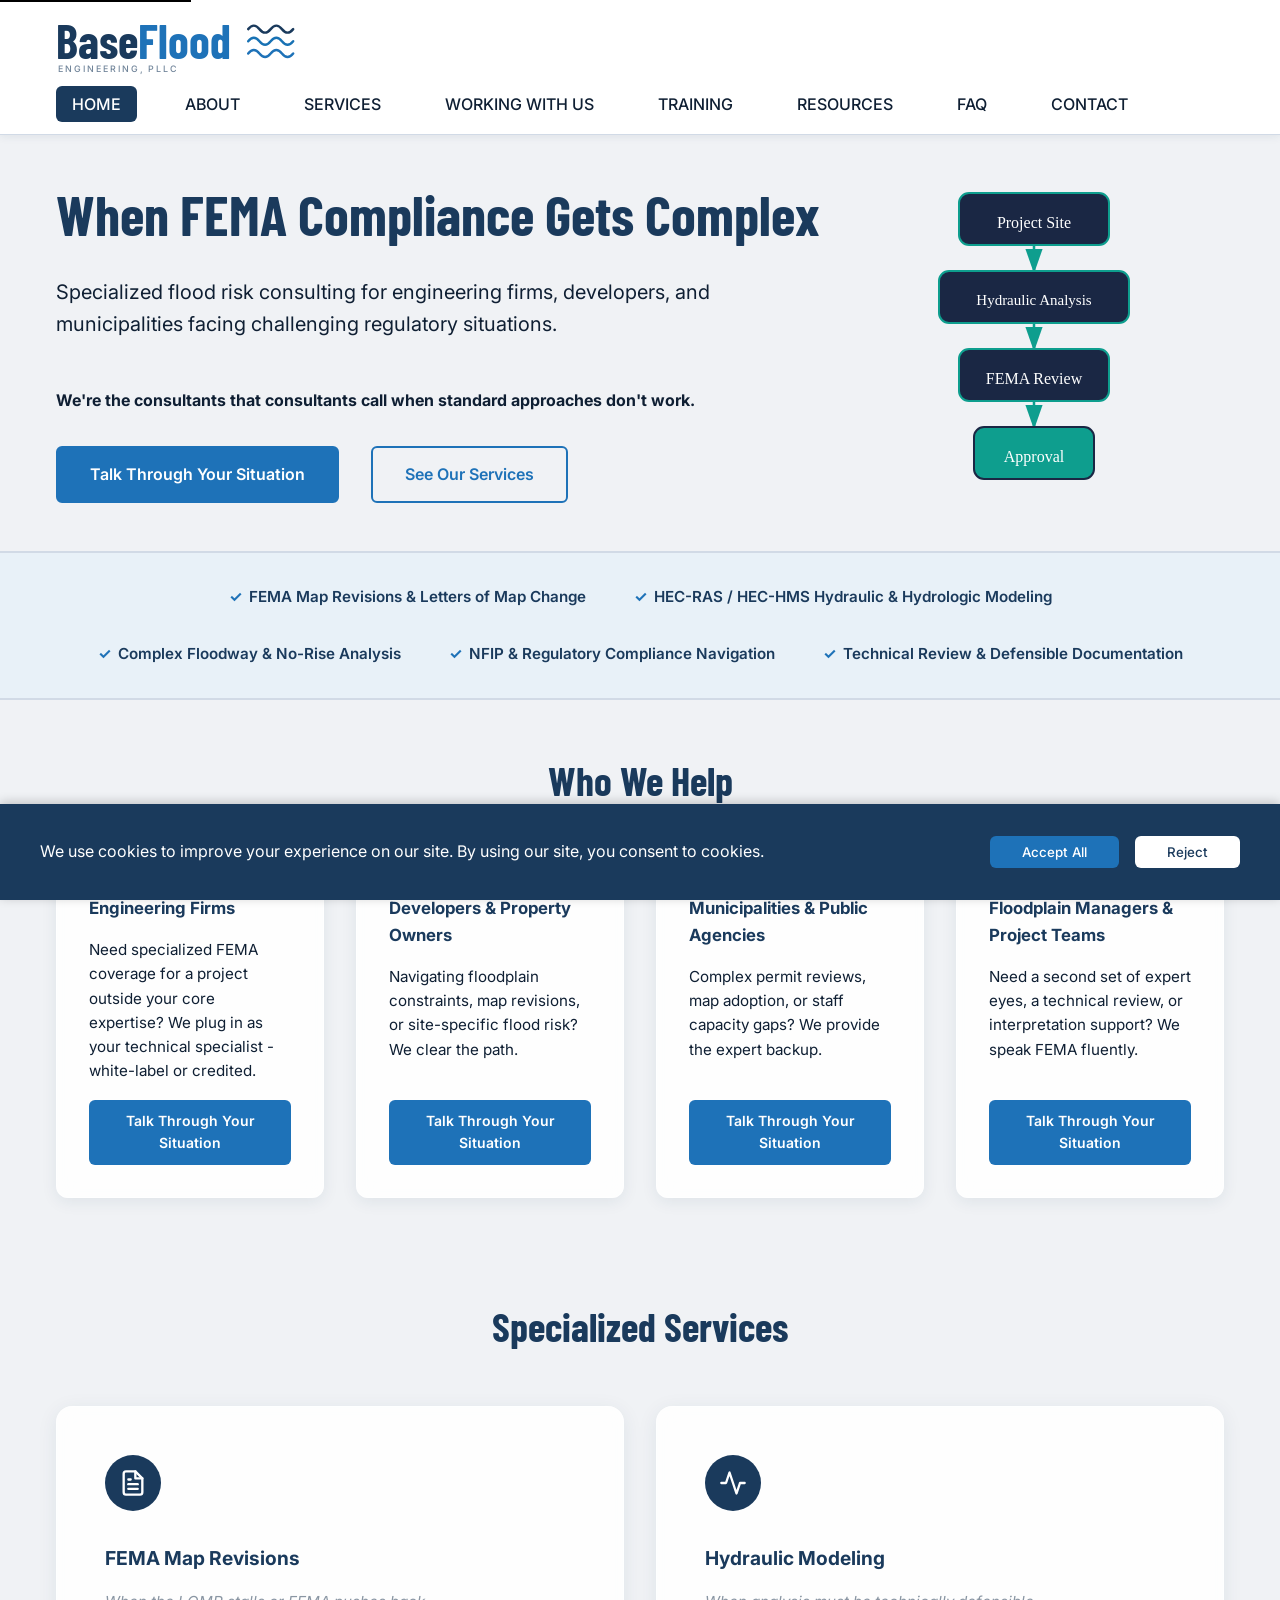
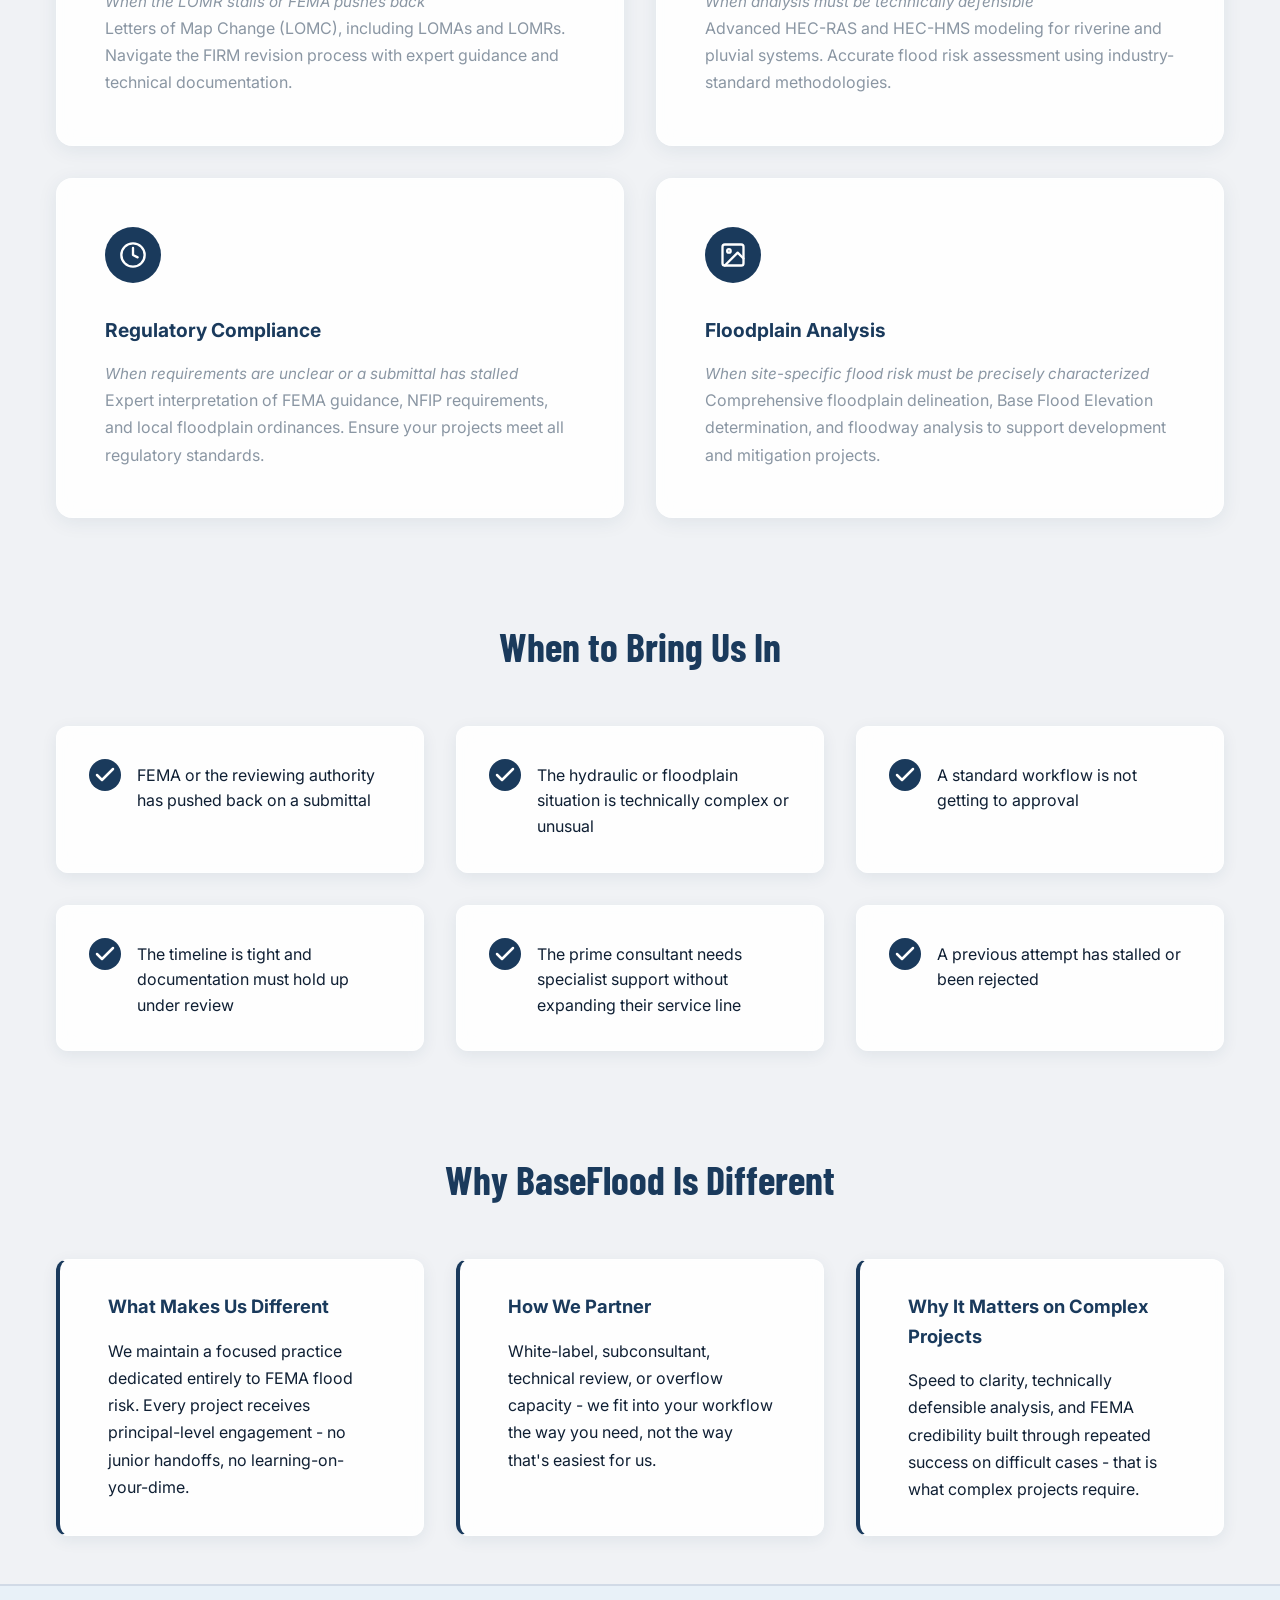
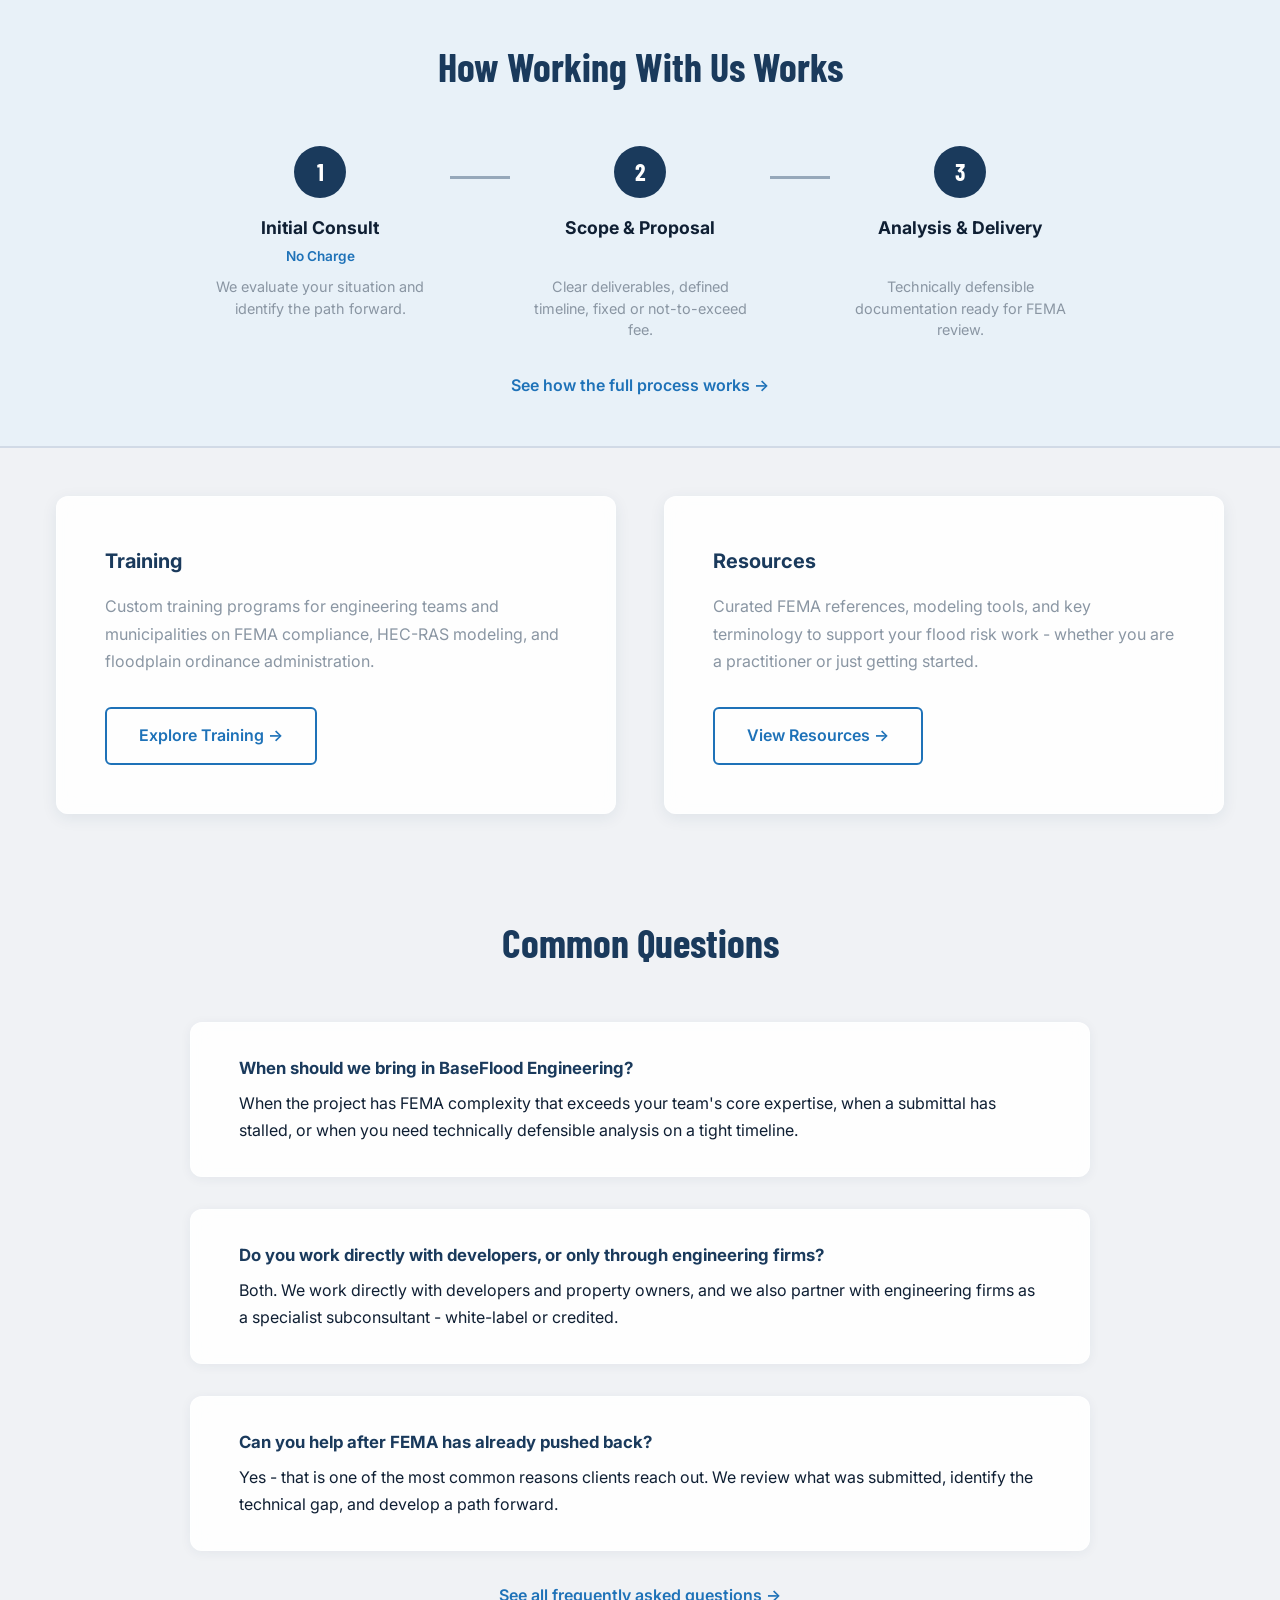
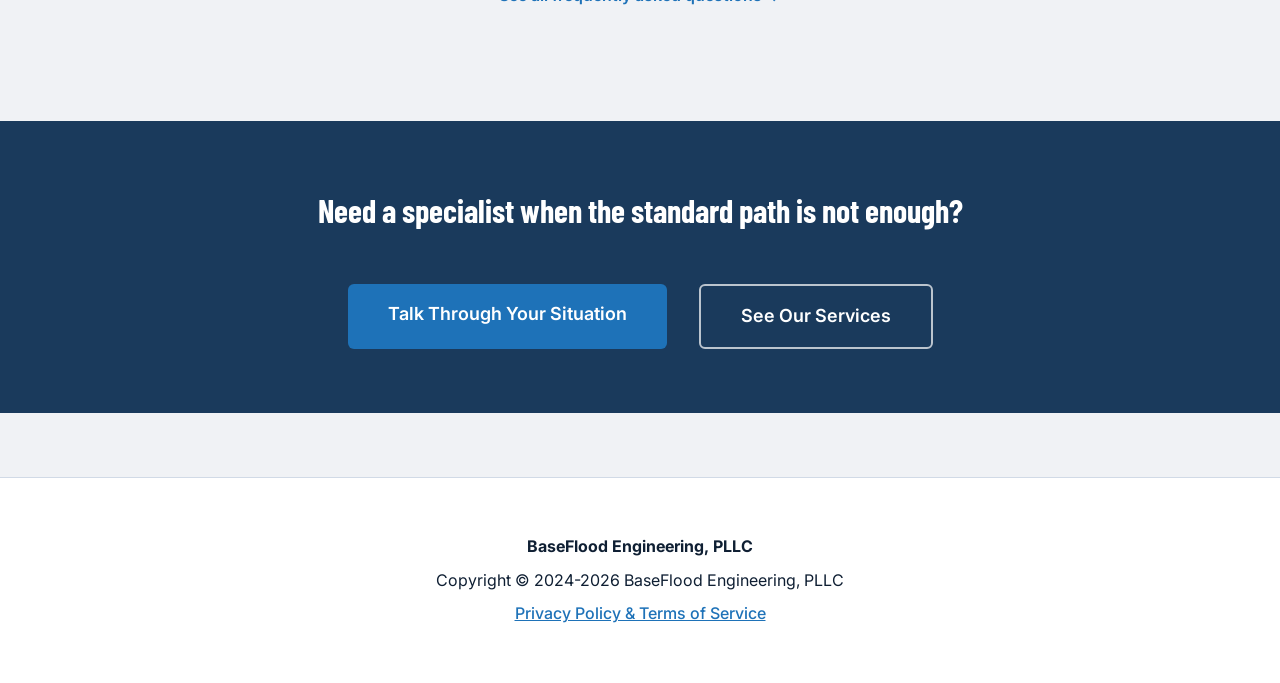
==== commit 73e36ac8: "fix: wave gap — translate 207→203" ====
--- a/index.html
+++ b/index.html
@@ -53,14 +53,14 @@
             <div class="header-content">
                 <div class="logo">
                     <a href="/" aria-label="BaseFlood Engineering homepage">
-                        <svg xmlns="http://www.w3.org/2000/svg" viewBox="0 0 267 64" role="img" aria-label="BaseFlood Engineering, PLLC" style="height:60px;width:auto;display:block;">
+                        <svg xmlns="http://www.w3.org/2000/svg" viewBox="0 0 263 64" role="img" aria-label="BaseFlood Engineering, PLLC" style="height:60px;width:auto;display:block;">
                         <title>BaseFlood Engineering, PLLC</title>
                         <text y="46"
                               font-family="'Barlow Condensed','Arial Narrow',Arial,sans-serif"
                               font-weight="700" font-size="50">
                             <tspan fill="#1a3a5c">Base</tspan><tspan fill="#1e72b8">Flood</tspan>
                         </text>
-                        <g transform="translate(207, 8)">
+                        <g transform="translate(203, 8)">
                             <path d="M2 6 C 6 1, 10 1, 14 6 C 18 11, 22 11, 26 6 C 30 1, 34 1, 38 6 C 42 11, 46 11, 50 6"
                                   stroke="#1a3a5c" stroke-width="2.6" stroke-linecap="round" fill="none"/>
                             <path transform="translate(0,13)"
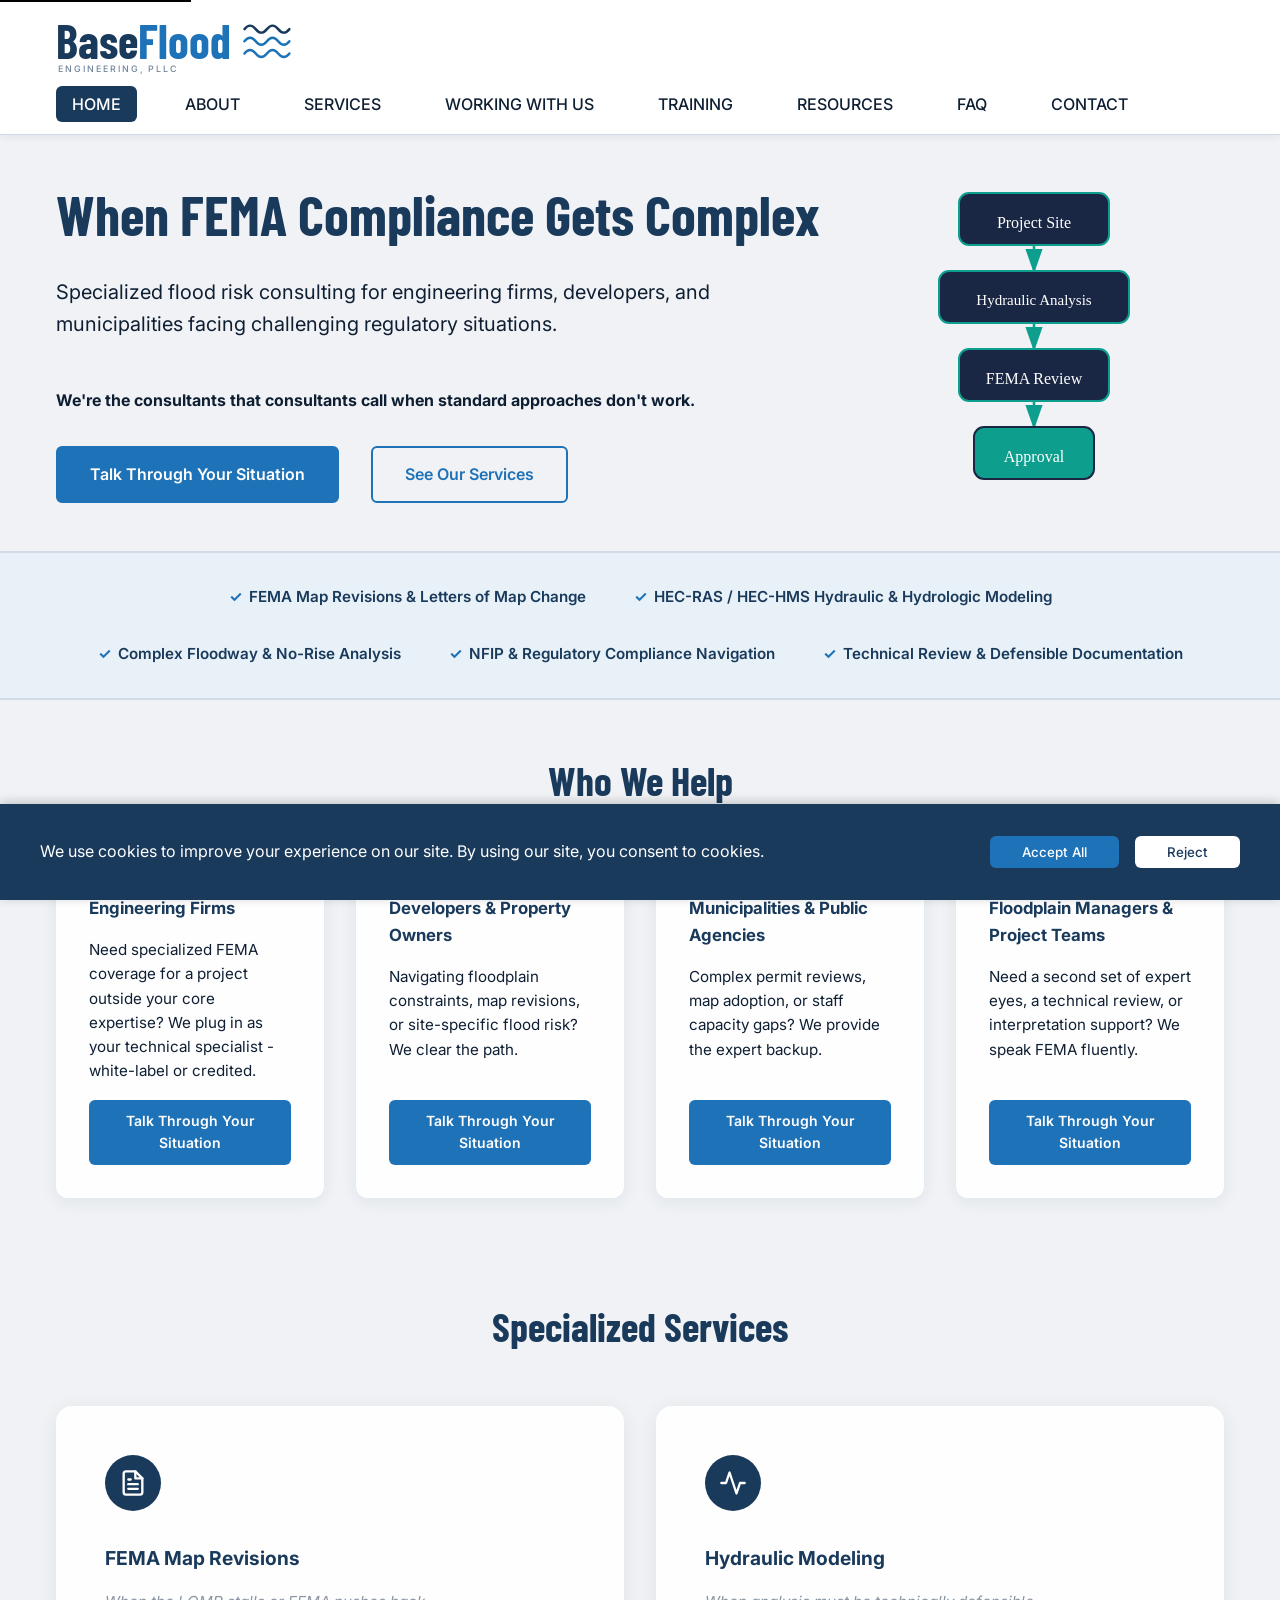
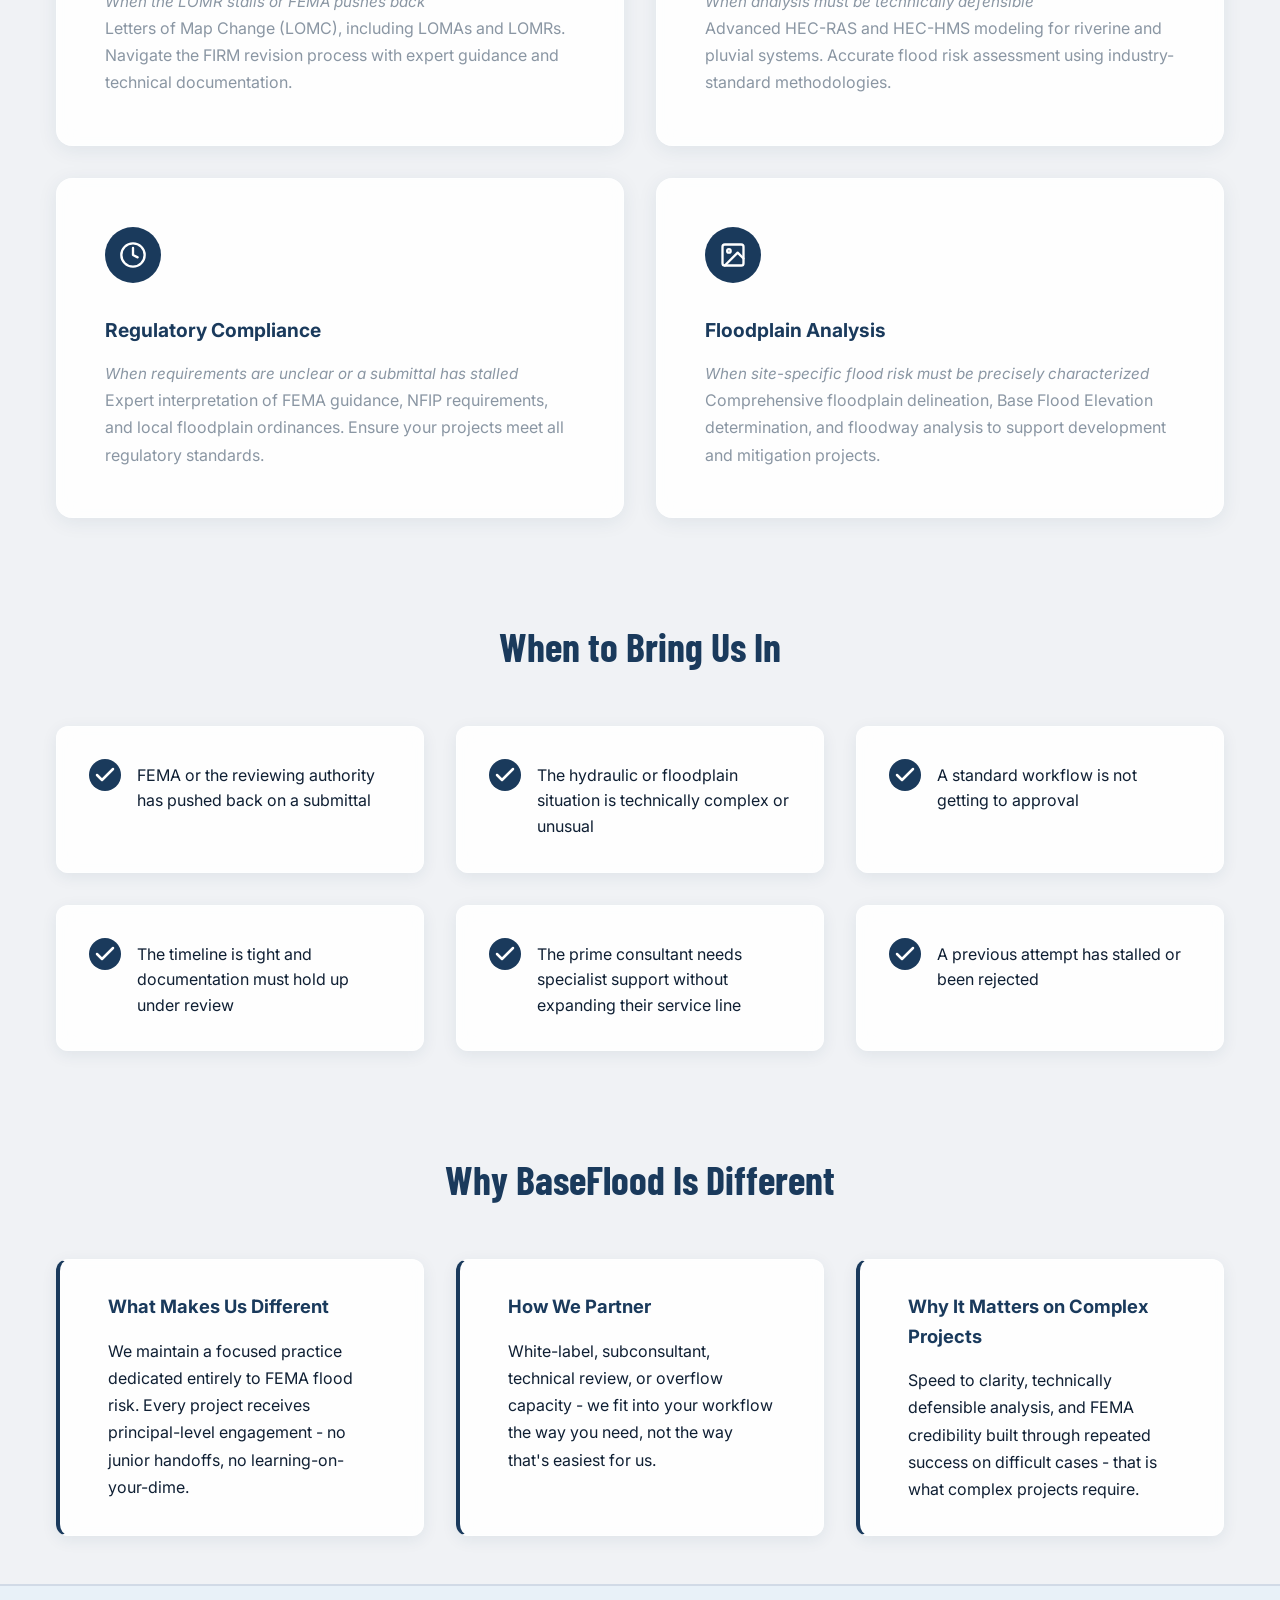
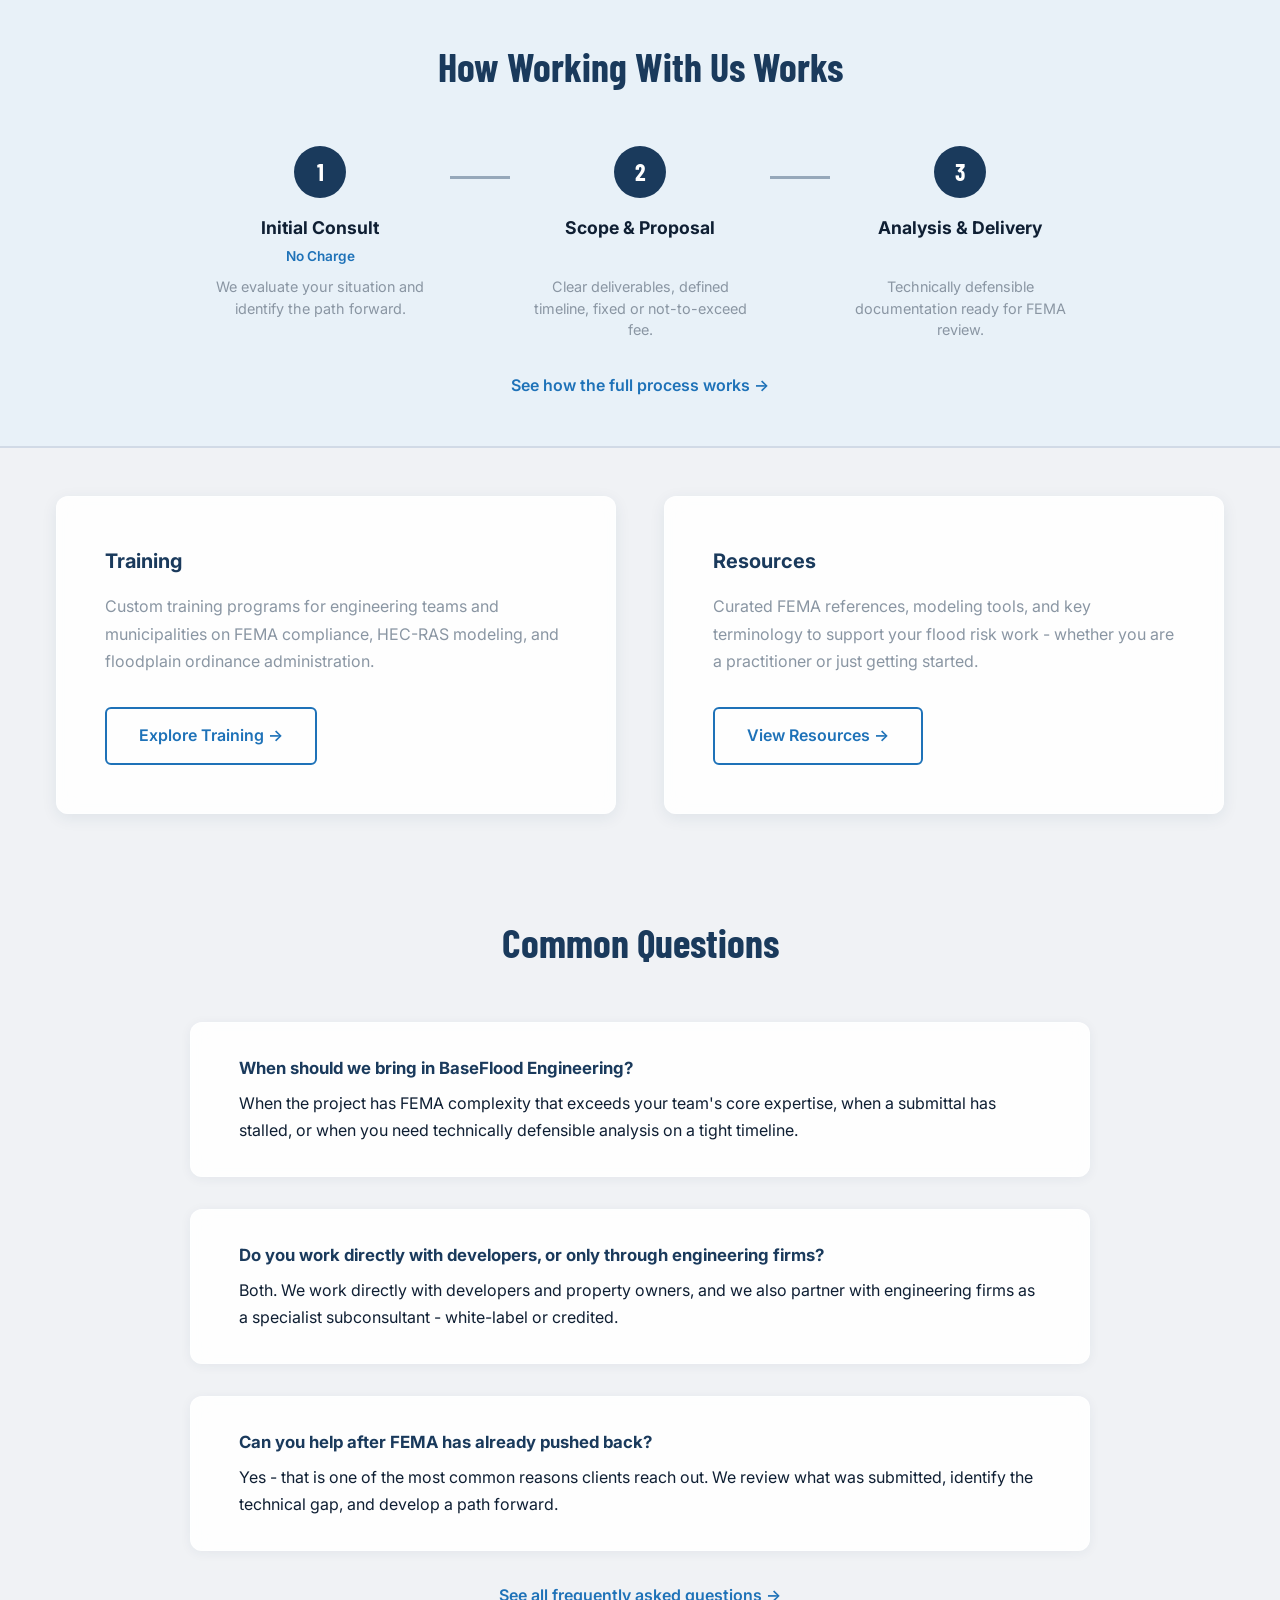
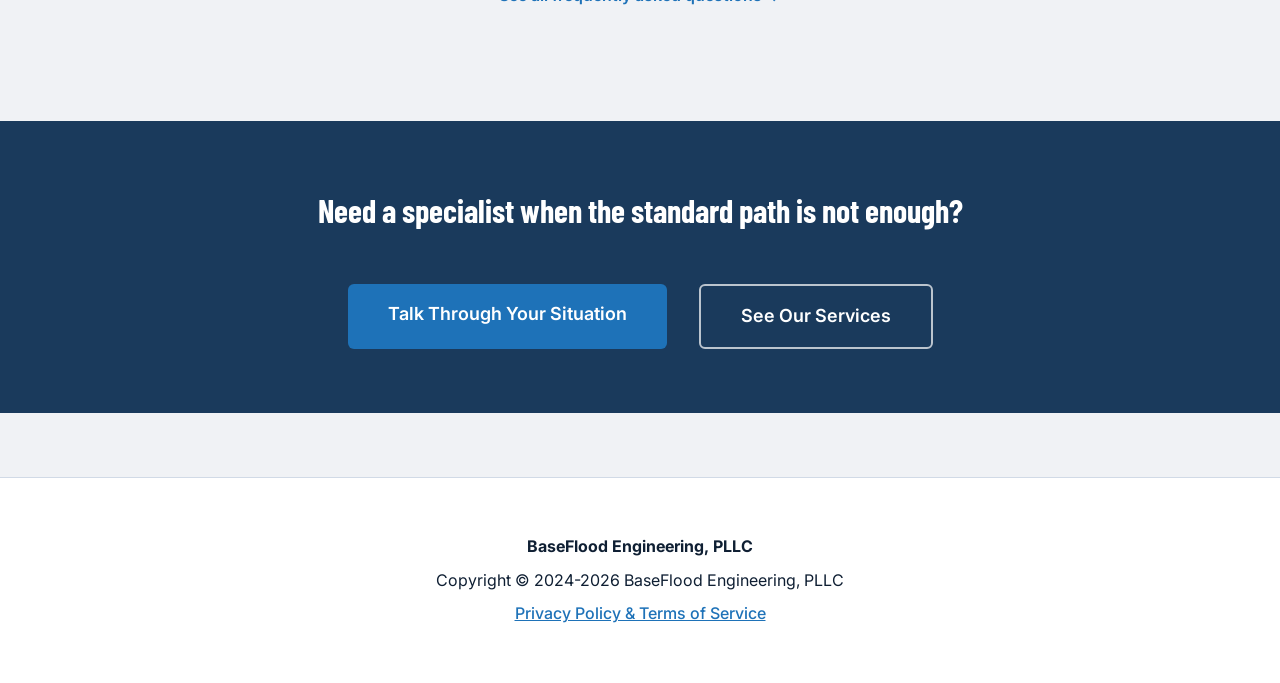
==== commit 180b236e: "fix: wave gap — translate 203→199" ====
--- a/index.html
+++ b/index.html
@@ -53,14 +53,14 @@
             <div class="header-content">
                 <div class="logo">
                     <a href="/" aria-label="BaseFlood Engineering homepage">
-                        <svg xmlns="http://www.w3.org/2000/svg" viewBox="0 0 263 64" role="img" aria-label="BaseFlood Engineering, PLLC" style="height:60px;width:auto;display:block;">
+                        <svg xmlns="http://www.w3.org/2000/svg" viewBox="0 0 259 64" role="img" aria-label="BaseFlood Engineering, PLLC" style="height:60px;width:auto;display:block;">
                         <title>BaseFlood Engineering, PLLC</title>
                         <text y="46"
                               font-family="'Barlow Condensed','Arial Narrow',Arial,sans-serif"
                               font-weight="700" font-size="50">
                             <tspan fill="#1a3a5c">Base</tspan><tspan fill="#1e72b8">Flood</tspan>
                         </text>
-                        <g transform="translate(203, 8)">
+                        <g transform="translate(199, 8)">
                             <path d="M2 6 C 6 1, 10 1, 14 6 C 18 11, 22 11, 26 6 C 30 1, 34 1, 38 6 C 42 11, 46 11, 50 6"
                                   stroke="#1a3a5c" stroke-width="2.6" stroke-linecap="round" fill="none"/>
                             <path transform="translate(0,13)"
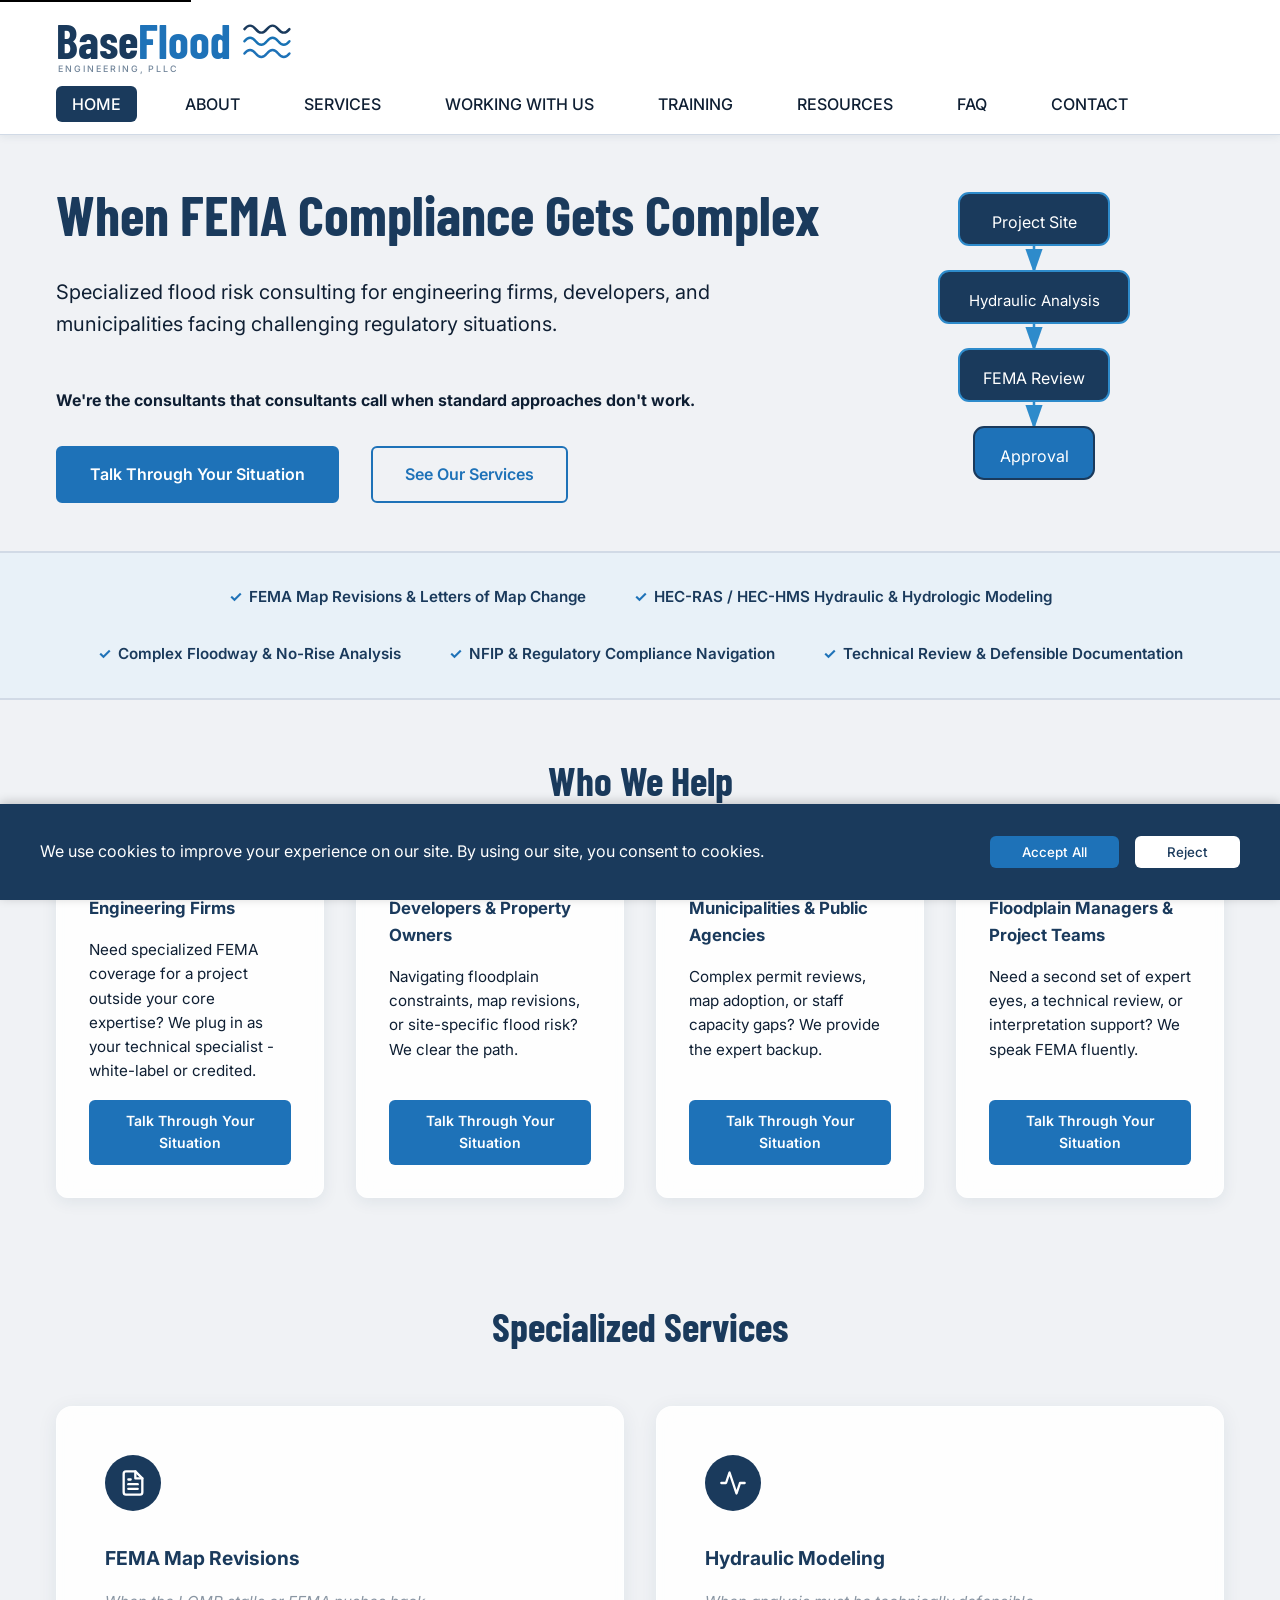
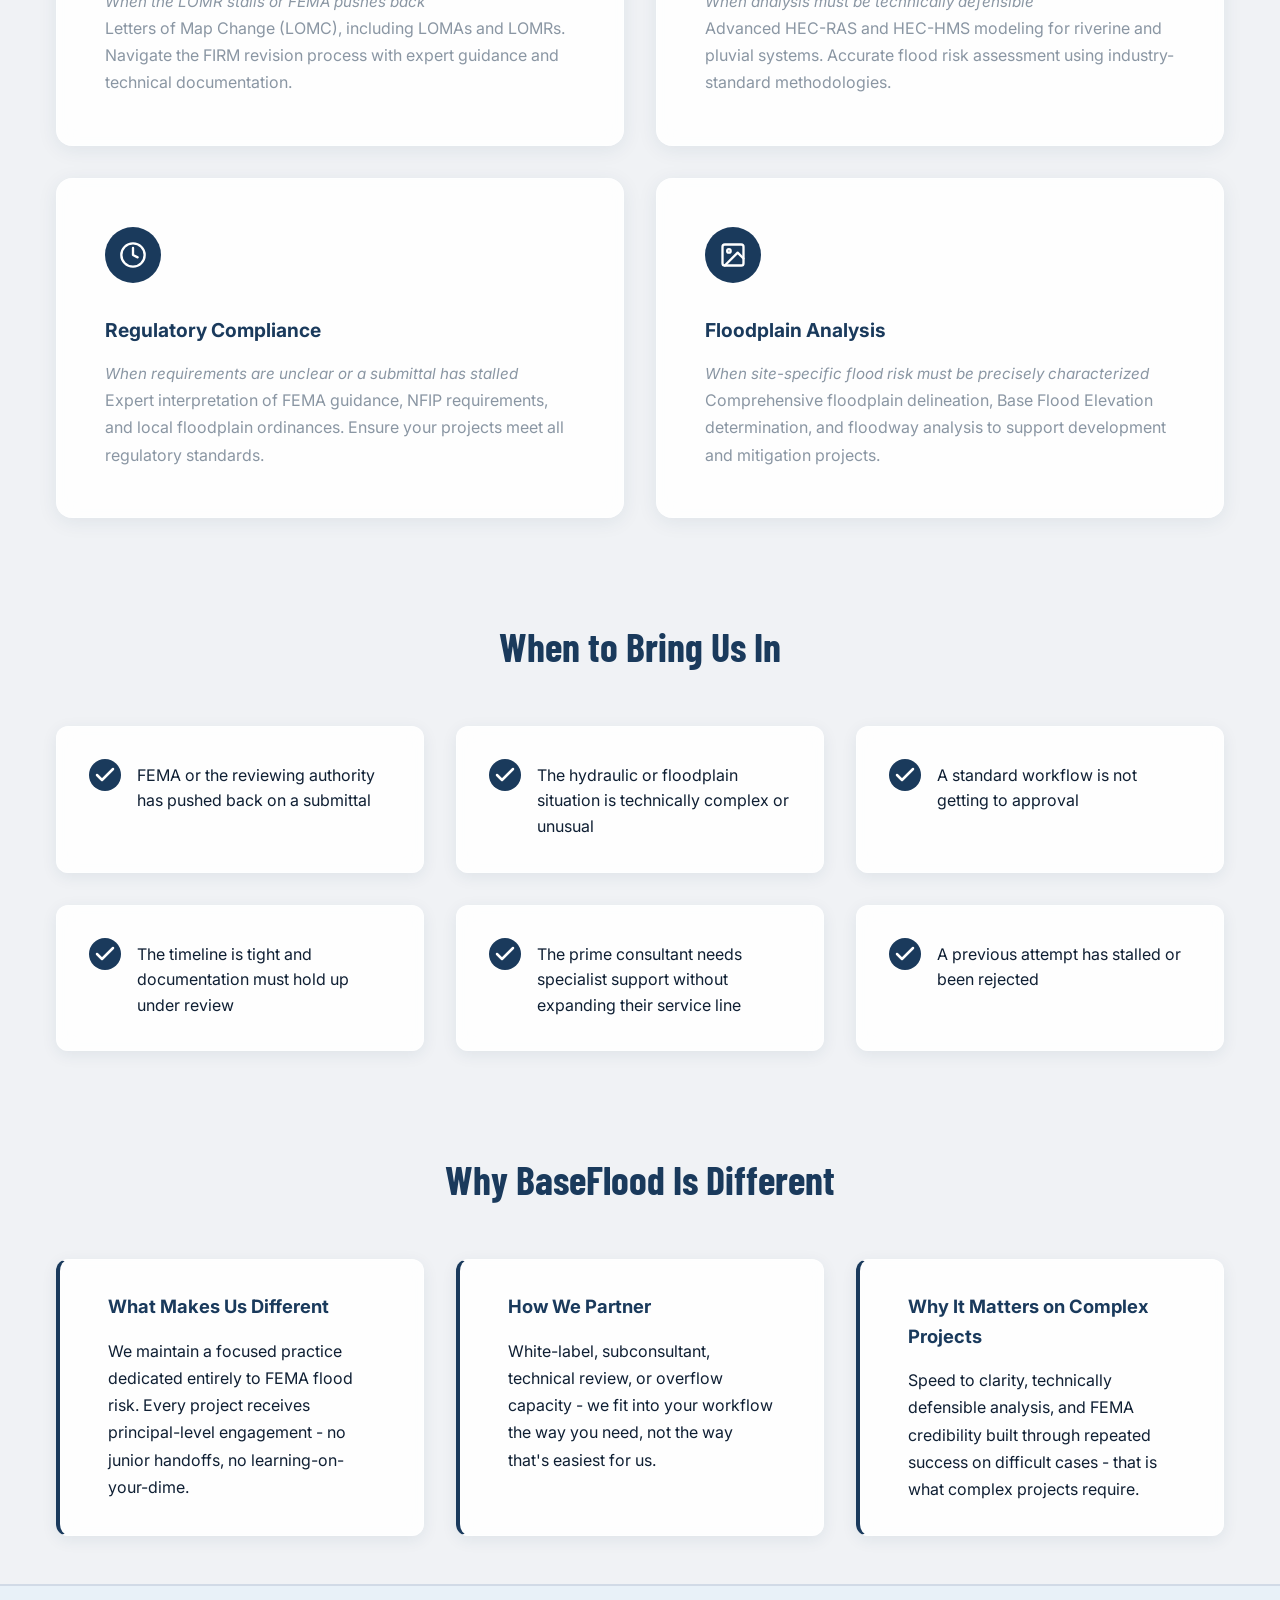
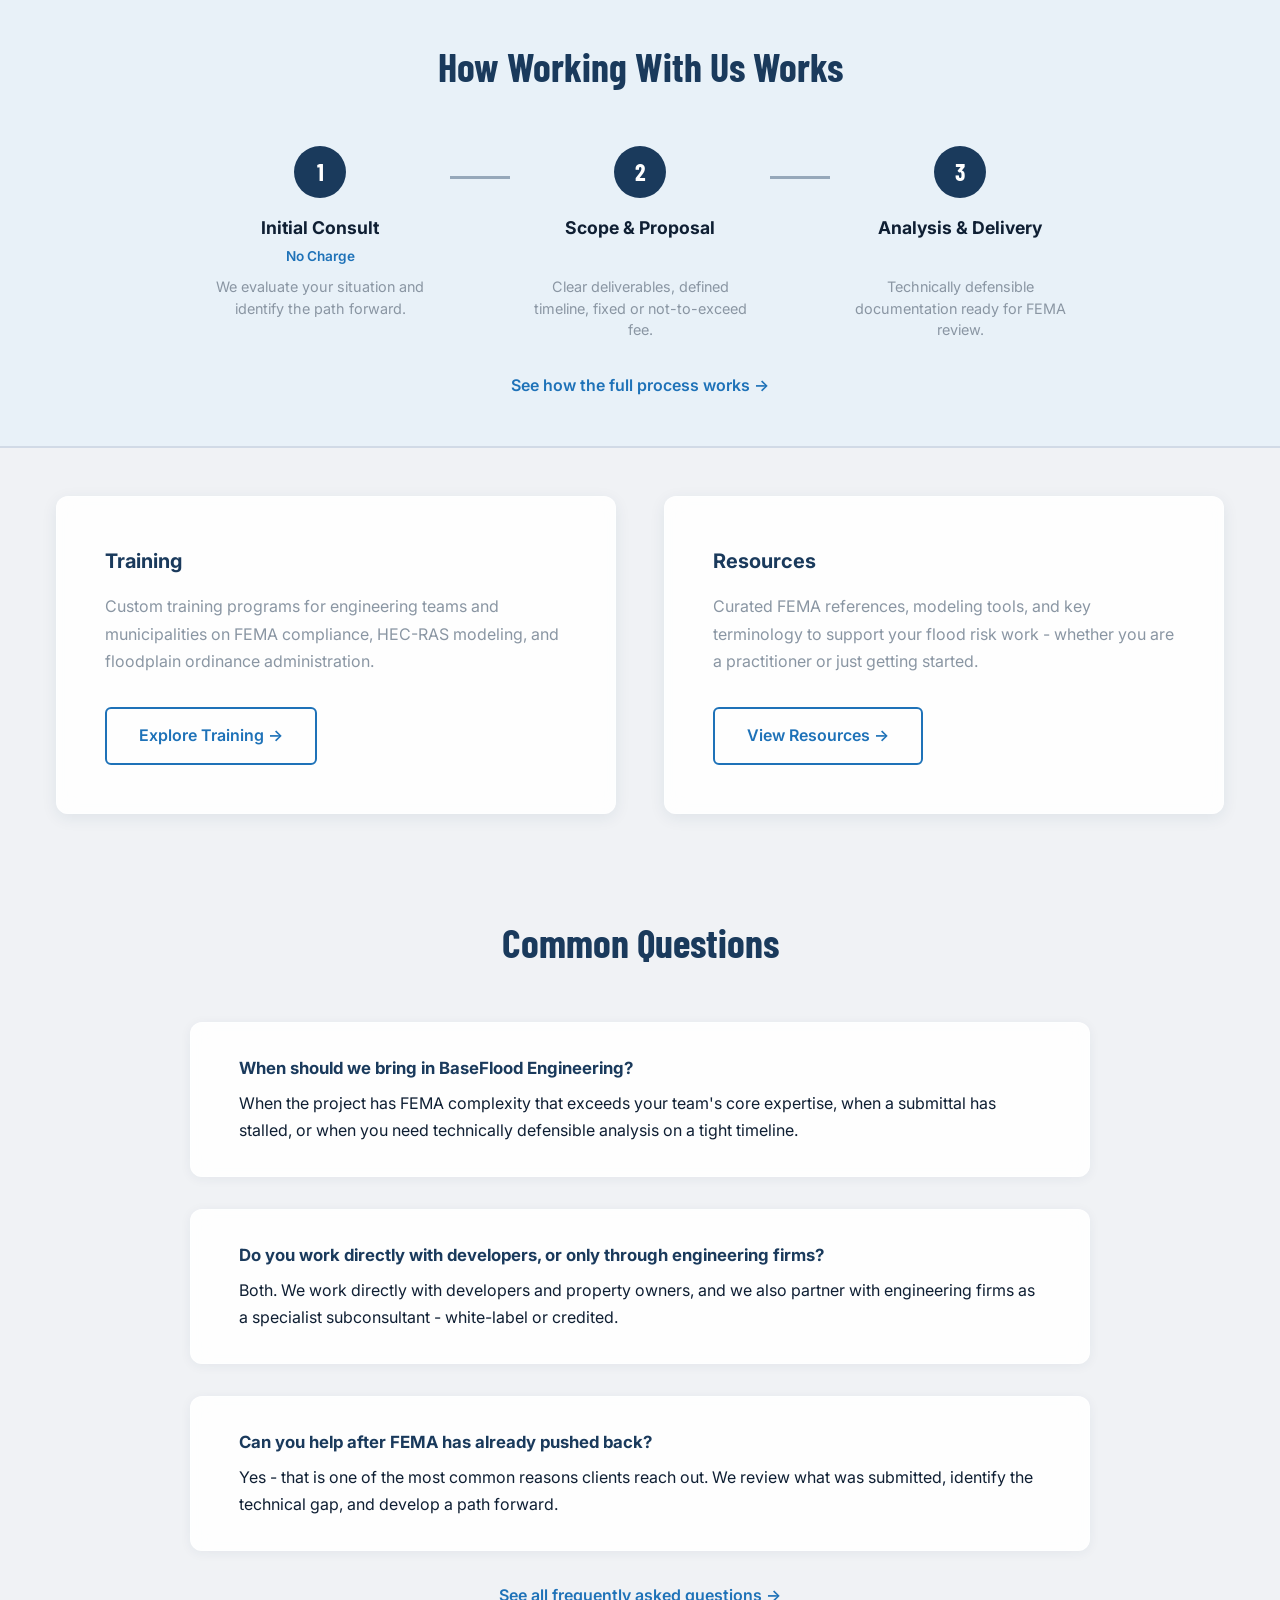
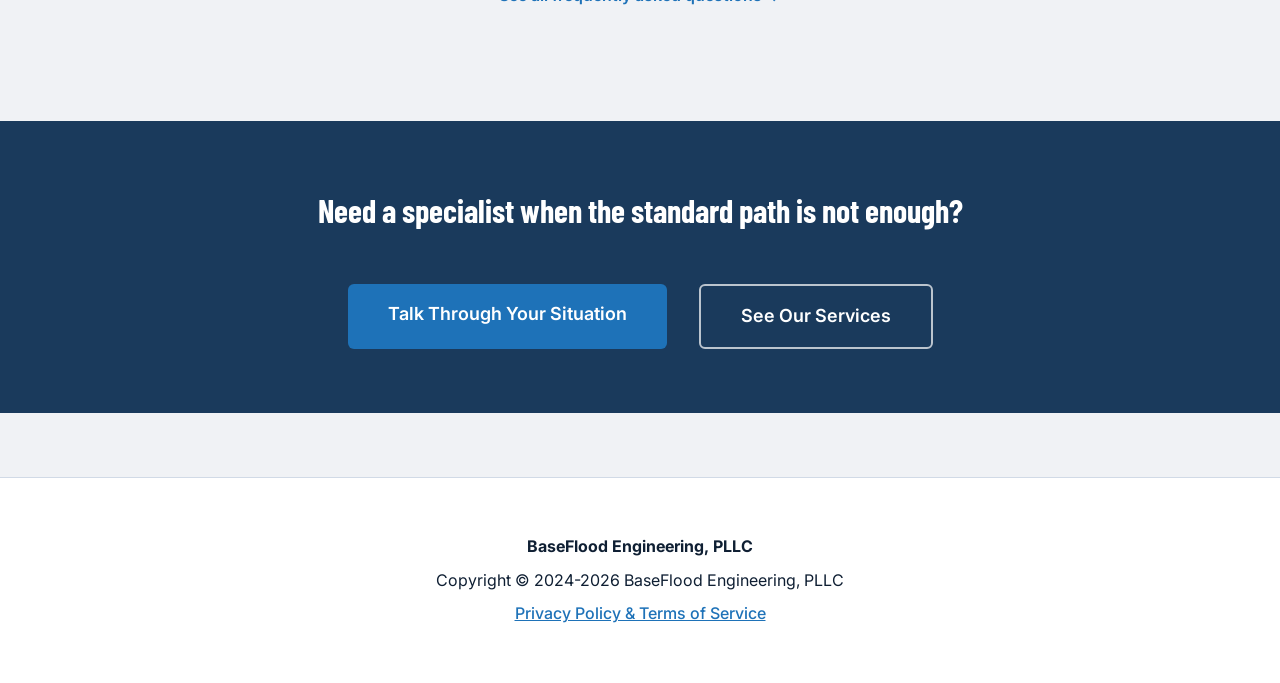
==== commit 9e43f509: "fix: hero SVG — replace teal/off-brand colors with brand palette - Box fill: #1a2744 → #1a3a5c (navy" ====
--- a/index.html
+++ b/index.html
@@ -112,26 +112,26 @@
                     <div class="hero-visual" aria-hidden="true">
                         <svg xmlns="http://www.w3.org/2000/svg" width="300" height="320" viewBox="0 0 300 320" role="img" aria-label="FEMA compliance workflow">
                             <!-- Box 1: Project Site -->
-                            <rect x="75" y="10" width="150" height="52" rx="10" ry="10" fill="#1a2744" stroke="#0e9e8e" stroke-width="2"/>
-                            <text x="150" y="41" font-family="Georgia, serif" font-size="16" fill="white" text-anchor="middle" dominant-baseline="middle">Project Site</text>
+                            <rect x="75" y="10" width="150" height="52" rx="10" ry="10" fill="#1a3a5c" stroke="#2e8bcb" stroke-width="2"/>
+                            <text x="150" y="41" font-family="'Inter', sans-serif" font-size="16" fill="white" text-anchor="middle" dominant-baseline="middle">Project Site</text>
                             <!-- Arrow 1 -->
-                            <line x1="150" y1="62" x2="150" y2="88" stroke="#0e9e8e" stroke-width="2.5" marker-end="url(#arrowhead)"/>
+                            <line x1="150" y1="62" x2="150" y2="88" stroke="#2e8bcb" stroke-width="2.5" marker-end="url(#arrowhead)"/>
                             <!-- Box 2: Hydraulic Analysis -->
-                            <rect x="55" y="88" width="190" height="52" rx="10" ry="10" fill="#1a2744" stroke="#0e9e8e" stroke-width="2"/>
-                            <text x="150" y="119" font-family="Georgia, serif" font-size="15" fill="white" text-anchor="middle" dominant-baseline="middle">Hydraulic Analysis</text>
+                            <rect x="55" y="88" width="190" height="52" rx="10" ry="10" fill="#1a3a5c" stroke="#2e8bcb" stroke-width="2"/>
+                            <text x="150" y="119" font-family="'Inter', sans-serif" font-size="15" fill="white" text-anchor="middle" dominant-baseline="middle">Hydraulic Analysis</text>
                             <!-- Arrow 2 -->
-                            <line x1="150" y1="140" x2="150" y2="166" stroke="#0e9e8e" stroke-width="2.5" marker-end="url(#arrowhead)"/>
+                            <line x1="150" y1="140" x2="150" y2="166" stroke="#2e8bcb" stroke-width="2.5" marker-end="url(#arrowhead)"/>
                             <!-- Box 3: FEMA Review -->
-                            <rect x="75" y="166" width="150" height="52" rx="10" ry="10" fill="#1a2744" stroke="#0e9e8e" stroke-width="2"/>
-                            <text x="150" y="197" font-family="Georgia, serif" font-size="16" fill="white" text-anchor="middle" dominant-baseline="middle">FEMA Review</text>
+                            <rect x="75" y="166" width="150" height="52" rx="10" ry="10" fill="#1a3a5c" stroke="#2e8bcb" stroke-width="2"/>
+                            <text x="150" y="197" font-family="'Inter', sans-serif" font-size="16" fill="white" text-anchor="middle" dominant-baseline="middle">FEMA Review</text>
                             <!-- Arrow 3 -->
-                            <line x1="150" y1="218" x2="150" y2="244" stroke="#0e9e8e" stroke-width="2.5" marker-end="url(#arrowhead)"/>
+                            <line x1="150" y1="218" x2="150" y2="244" stroke="#2e8bcb" stroke-width="2.5" marker-end="url(#arrowhead)"/>
                             <!-- Box 4: Approval -->
-                            <rect x="90" y="244" width="120" height="52" rx="10" ry="10" fill="#0e9e8e" stroke="#1a2744" stroke-width="2"/>
-                            <text x="150" y="275" font-family="Georgia, serif" font-size="16" fill="white" text-anchor="middle" dominant-baseline="middle">Approval</text>
+                            <rect x="90" y="244" width="120" height="52" rx="10" ry="10" fill="#1e72b8" stroke="#1a3a5c" stroke-width="2"/>
+                            <text x="150" y="275" font-family="'Inter', sans-serif" font-size="16" fill="white" text-anchor="middle" dominant-baseline="middle">Approval</text>
                             <defs>
                                 <marker id="arrowhead" markerWidth="10" markerHeight="7" refX="9" refY="3.5" orient="auto">
-                                    <polygon points="0 0, 10 3.5, 0 7" fill="#0e9e8e"/>
+                                    <polygon points="0 0, 10 3.5, 0 7" fill="#2e8bcb"/>
                                 </marker>
                             </defs>
                         </svg>
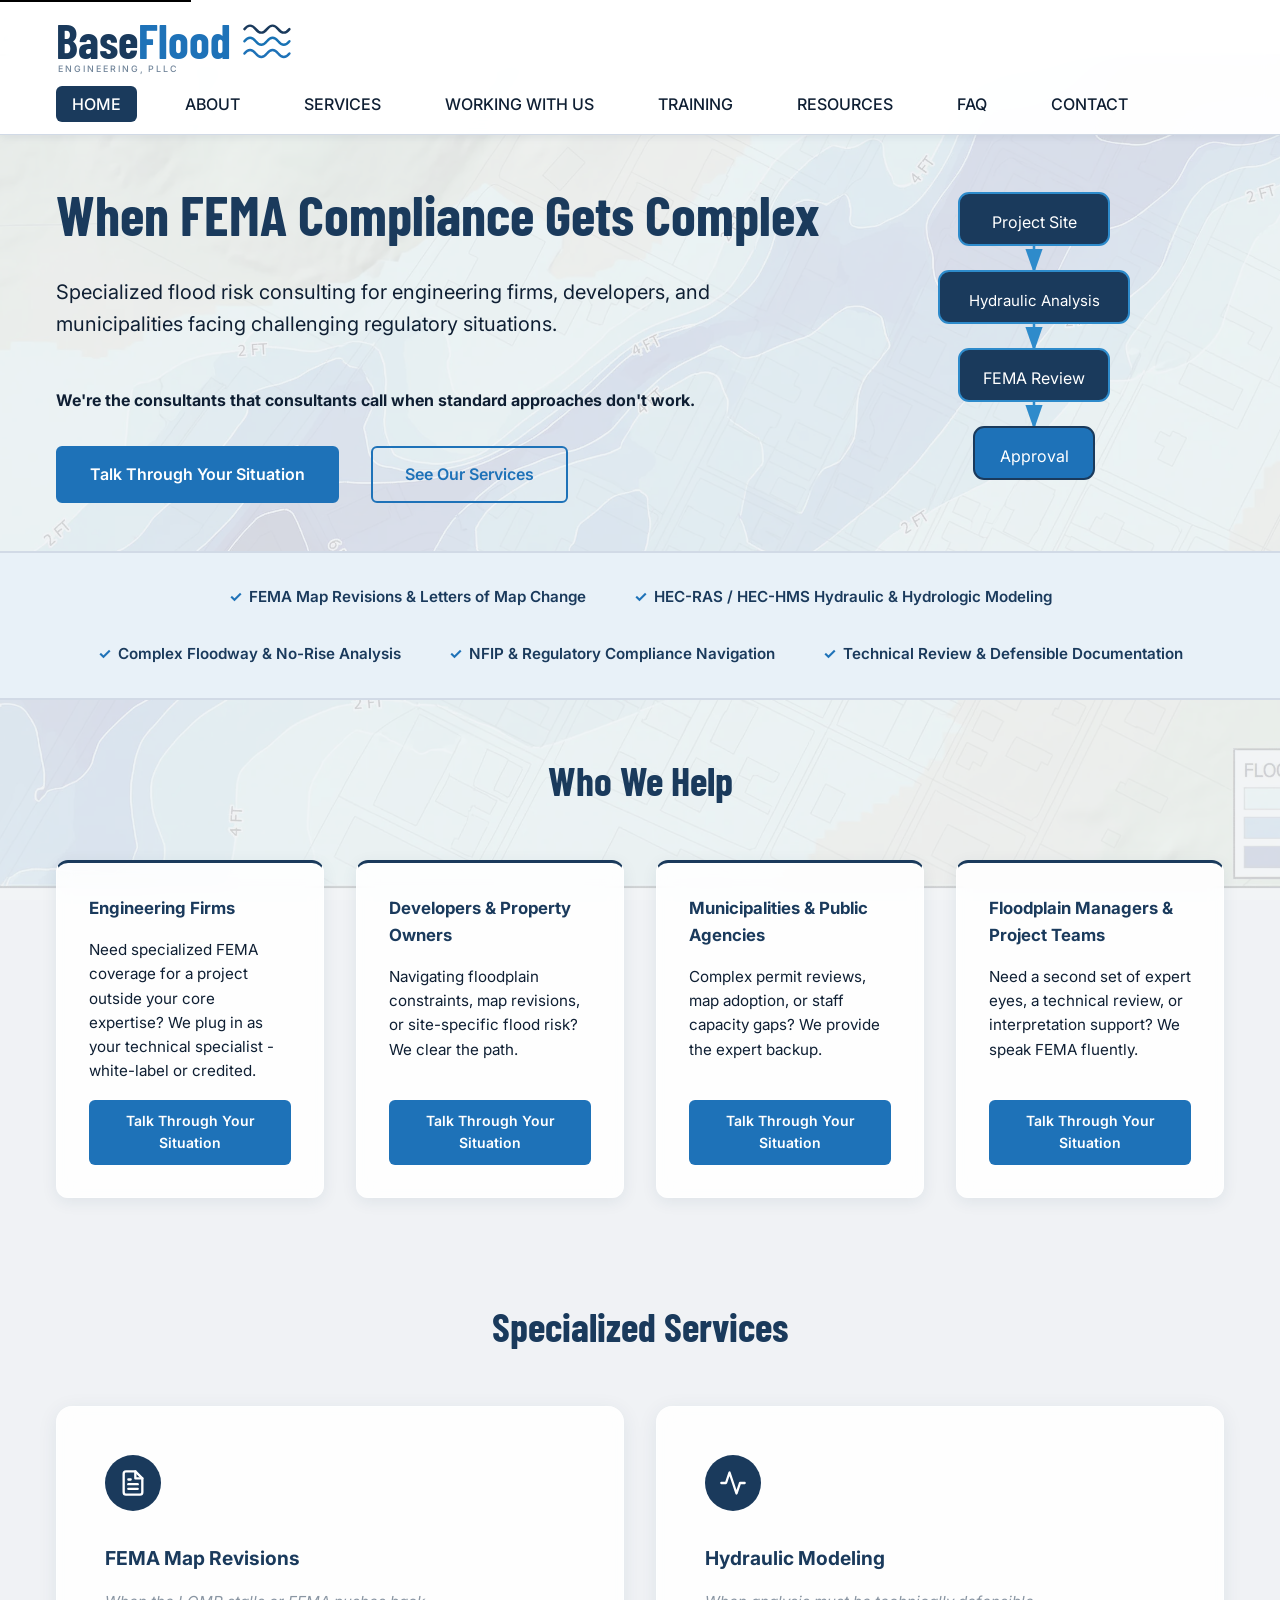
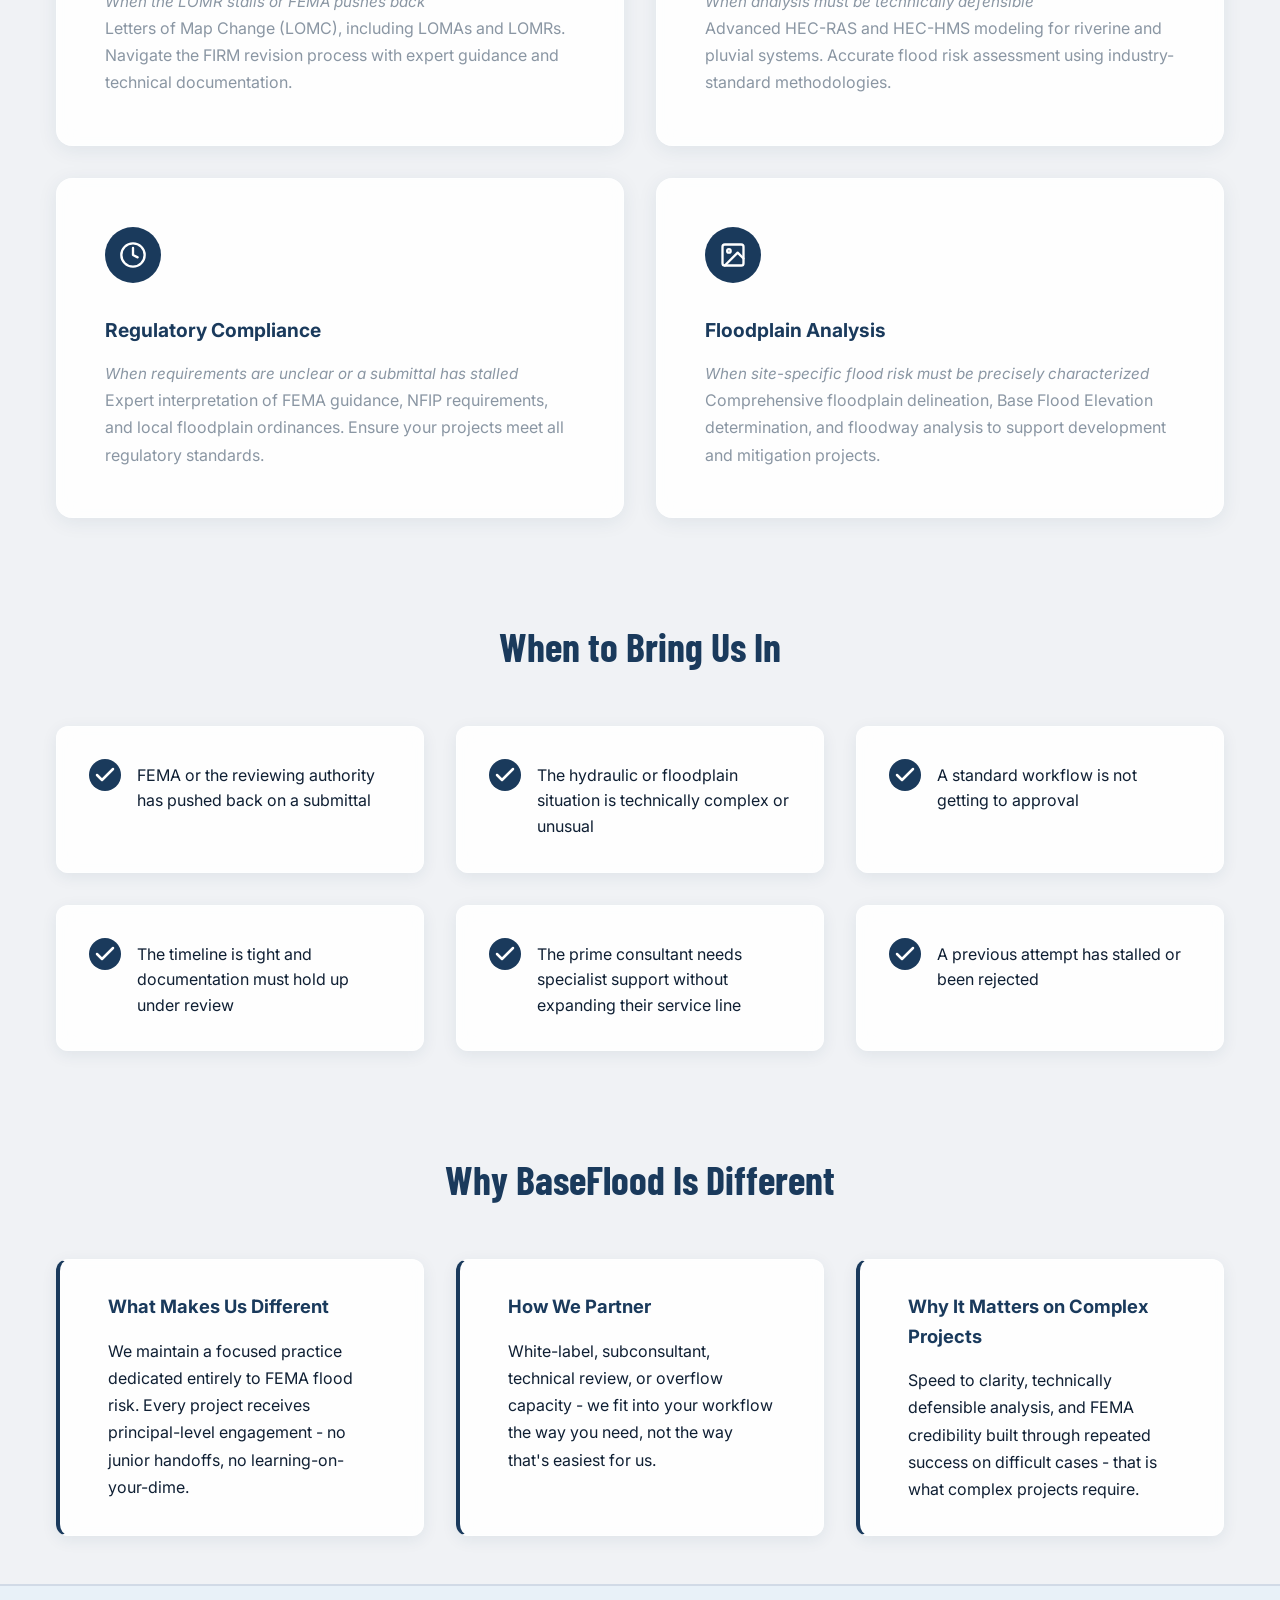
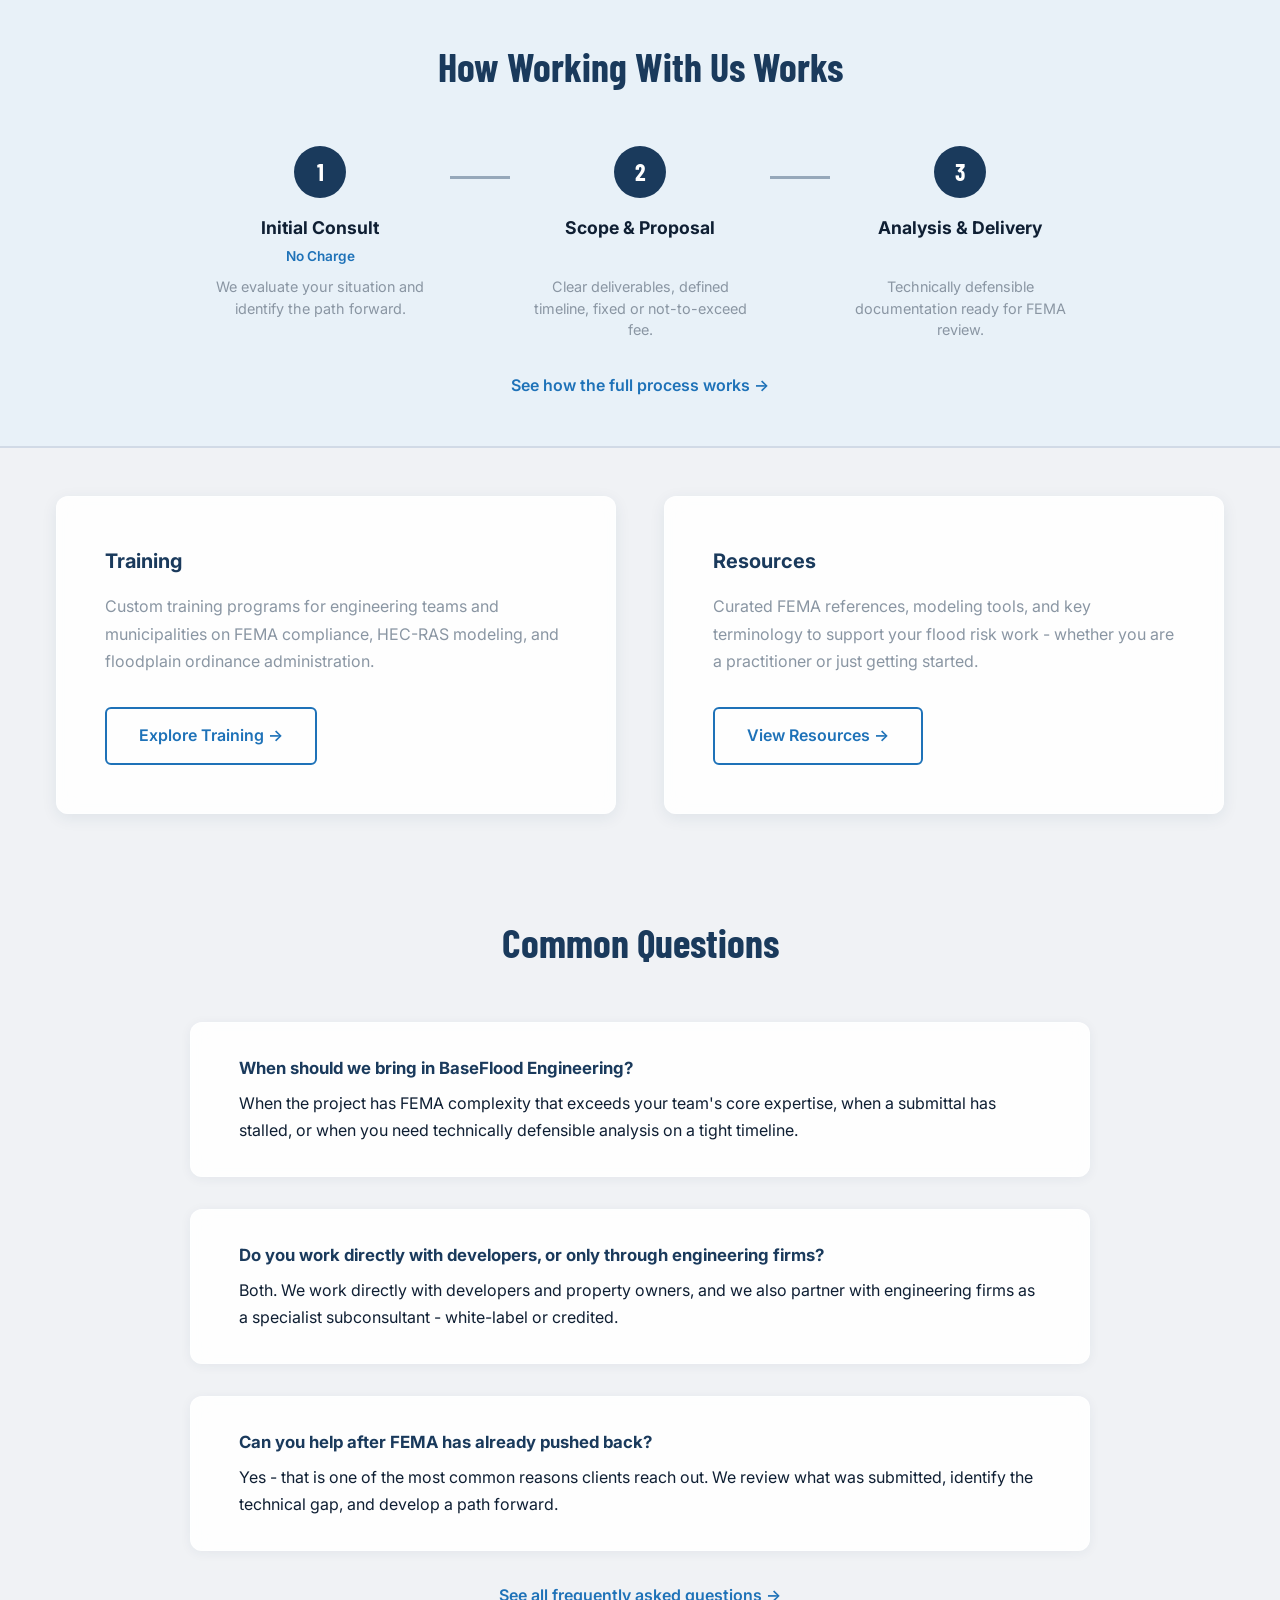
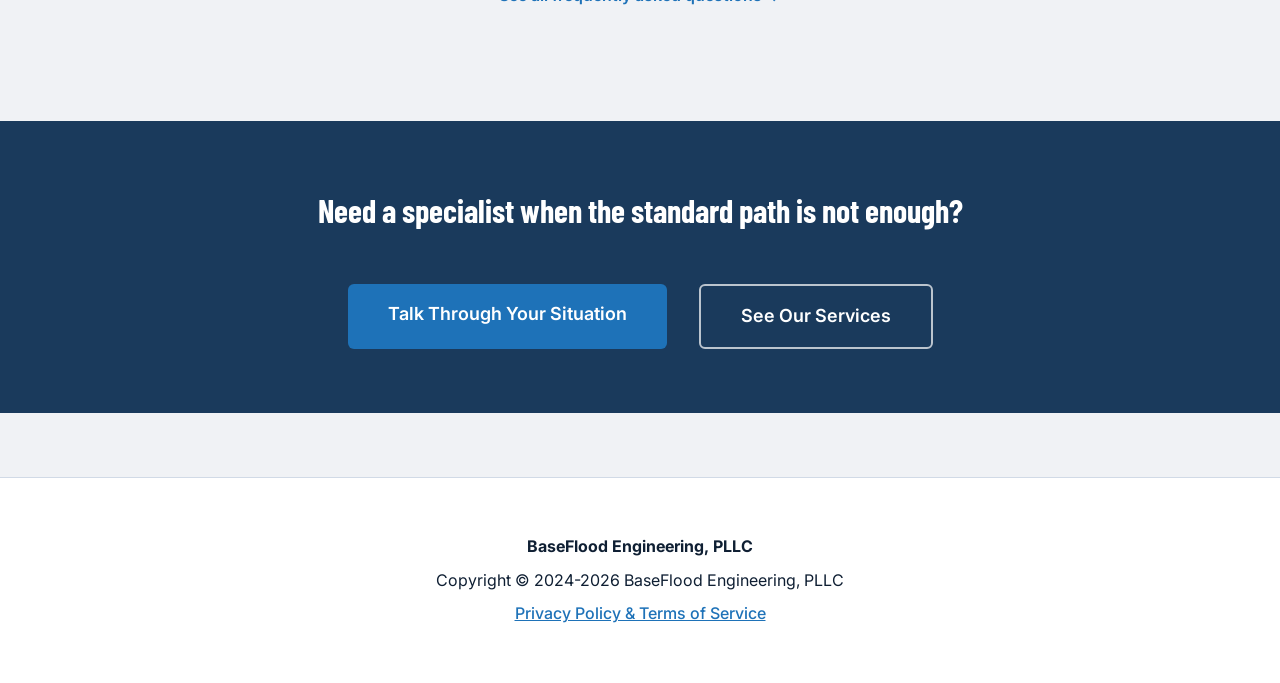
==== commit b838521d: "fix: audit quick wins — compress watermark, SEO plumbing, security headers, dead assets, 404 page" ====
--- a/index.html
+++ b/index.html
@@ -15,6 +15,10 @@
     <meta property="og:url" content="https://baseflood.com/">
     <meta property="og:title" content="BaseFlood Engineering - The Specialist's Specialist">
     <meta property="og:description" content="Specialized FEMA flood risk consulting for complex regulatory situations. Partner with the experts engineering firms call.">
+    <meta property="og:image" content="https://baseflood.com/images/baseflood_og_1200x630.png">
+    <meta property="og:image:width" content="1200">
+    <meta property="og:image:height" content="630">
+    <meta name="twitter:image" content="https://baseflood.com/images/baseflood_og_1200x630.png">
     <meta property="og:site_name" content="BaseFlood Engineering, PLLC">
 
     <!-- Twitter Card -->
@@ -23,7 +27,11 @@
     <meta name="twitter:description" content="Specialized FEMA flood risk consulting for complex regulatory situations. Partner with the experts engineering firms call.">
 
     <!-- Favicon -->
-    <link rel="icon" type="image/png" href="favicon.png">
+        <link rel="icon" type="image/x-icon" href="favicon.ico">
+        <link rel="apple-touch-icon" href="apple_touch_icon_180.png">
+    <link rel="icon" type="image/png" href="/favicon.png">
+    <meta name="theme-color" content="#1a3a5c">
+    <link rel="canonical" href="https://baseflood.com/">
 
     <!-- Stylesheet -->
         <link rel="preconnect" href="https://fonts.googleapis.com">
@@ -31,16 +39,13 @@
     <link href="https://fonts.googleapis.com/css2?family=Barlow+Condensed:wght@700&family=Inter:wght@300;400;500;600;700&display=swap" rel="stylesheet">
     <link rel="stylesheet" href="styles.css">
 
-    <!-- ElevenLabs AI Agent Script -->
-    <script src="https://elevenlabs.io/convai-widget/index.js" async type="text/javascript"></script>
-
     <!-- Google Analytics -->
-    <script async src="https://www.googletagmanager.com/gtag/js?id=YOUR-GA-ID"></script>
+    <script async src="https://www.googletagmanager.com/gtag/js?id=G-NQ5WE36THF"></script>
     <script>
         window.dataLayer = window.dataLayer || [];
         function gtag(){dataLayer.push(arguments);}
         gtag('js', new Date());
-        gtag('config', 'YOUR-GA-ID');
+        gtag('config', 'G-NQ5WE36THF');
     </script>
 </head>
 <body>
@@ -396,43 +401,10 @@
             <div class="footer-content">
                 <p><strong>BaseFlood Engineering, PLLC</strong></p>
                 <p>Copyright &copy; 2024-2026 BaseFlood Engineering, PLLC</p>
-                <p><a href="privacy.html">Privacy Policy & Terms of Service</a></p>
+                <p><a href="privacy.html">Privacy Policy &amp; Terms of Service</a></p>
             </div>
         </div>
     </footer>
 
-    <!-- Cookie Consent (Simple Version) -->
-    <div id="cookie-consent" class="cookie-banner" role="dialog" aria-live="polite" aria-label="Cookie consent" style="display: none;">
-        <div class="cookie-content">
-            <p>We use cookies to improve your experience on our site. By using our site, you consent to cookies.</p>
-            <div class="cookie-buttons">
-                <button onclick="acceptCookies()" class="btn-accept">Accept All</button>
-                <button onclick="rejectCookies()" class="btn-reject">Reject</button>
-            </div>
-        </div>
-    </div>
-
-    <script>
-        // Simple Cookie Consent
-        function checkCookieConsent() {
-            if (!localStorage.getItem('cookieConsent')) {
-                document.getElementById('cookie-consent').style.display = 'block';
-            }
-        }
-
-        function acceptCookies() {
-            localStorage.setItem('cookieConsent', 'accepted');
-            document.getElementById('cookie-consent').style.display = 'none';
-            // Initialize Google Analytics here if needed
-        }
-
-        function rejectCookies() {
-            localStorage.setItem('cookieConsent', 'rejected');
-            document.getElementById('cookie-consent').style.display = 'none';
-        }
-
-        // Check on page load
-        window.addEventListener('load', checkCookieConsent);
-    </script>
 </body>
 </html>
--- a/styles.css
+++ b/styles.css
@@ -80,7 +80,7 @@
     left: 0;
     width: 100%;
     height: 100%;
-    background-image: url('images/background-watermark.png');
+    background-image: url('images/background-watermark.webp');
     background-size: cover;
     background-position: center;
     background-repeat: no-repeat;
@@ -859,60 +859,7 @@
     color: var(--bf-navy);
 }
 
-/* === Cookie Banner === */
-.cookie-banner {
-    position: fixed;
-    bottom: 0;
-    left: 0;
-    right: 0;
-    background: var(--bf-navy);
-    color: var(--white);
-    padding: var(--spacing-md);
-    box-shadow: 0 -2px 10px rgba(0, 0, 0, 0.2);
-    z-index: 100;
-}
-
-.cookie-content {
-    max-width: var(--container-width);
-    margin: 0 auto;
-    display: flex;
-    justify-content: space-between;
-    align-items: center;
-    gap: var(--spacing-md);
-    flex-wrap: wrap;
-}
-
-.cookie-buttons {
-    display: flex;
-    gap: var(--spacing-sm);
-}
-
-.btn-accept,
-.btn-reject {
-    padding: var(--spacing-xs) var(--spacing-md);
-    border: none;
-    border-radius: 6px;
-    font-weight: 500;
-    font-family: var(--font-main);
-    cursor: pointer;
-    transition: all 0.3s ease;
-}
-
-.btn-accept {
-    background: var(--bf-blue);
-    color: var(--white);
-}
-
-.btn-reject {
-    background: var(--white);
-    color: var(--bf-navy);
-}
-
-.btn-accept:hover,
-.btn-reject:hover {
-    transform: translateY(-1px);
-    box-shadow: 0 2px 8px rgba(0, 0, 0, 0.2);
-}
+
 
 /* === Links === */
 a {
@@ -992,11 +939,6 @@
         text-align: center;
     }
 
-    .cookie-content {
-        flex-direction: column;
-        text-align: center;
-    }
-
     .content-box h1 {
         font-size: 2rem;
     }
@@ -1035,8 +977,7 @@
 /* === Print Styles === */
 @media print {
     .skip-link,
-    nav,
-    .cookie-banner {
+    nav {
         display: none;
     }
 
